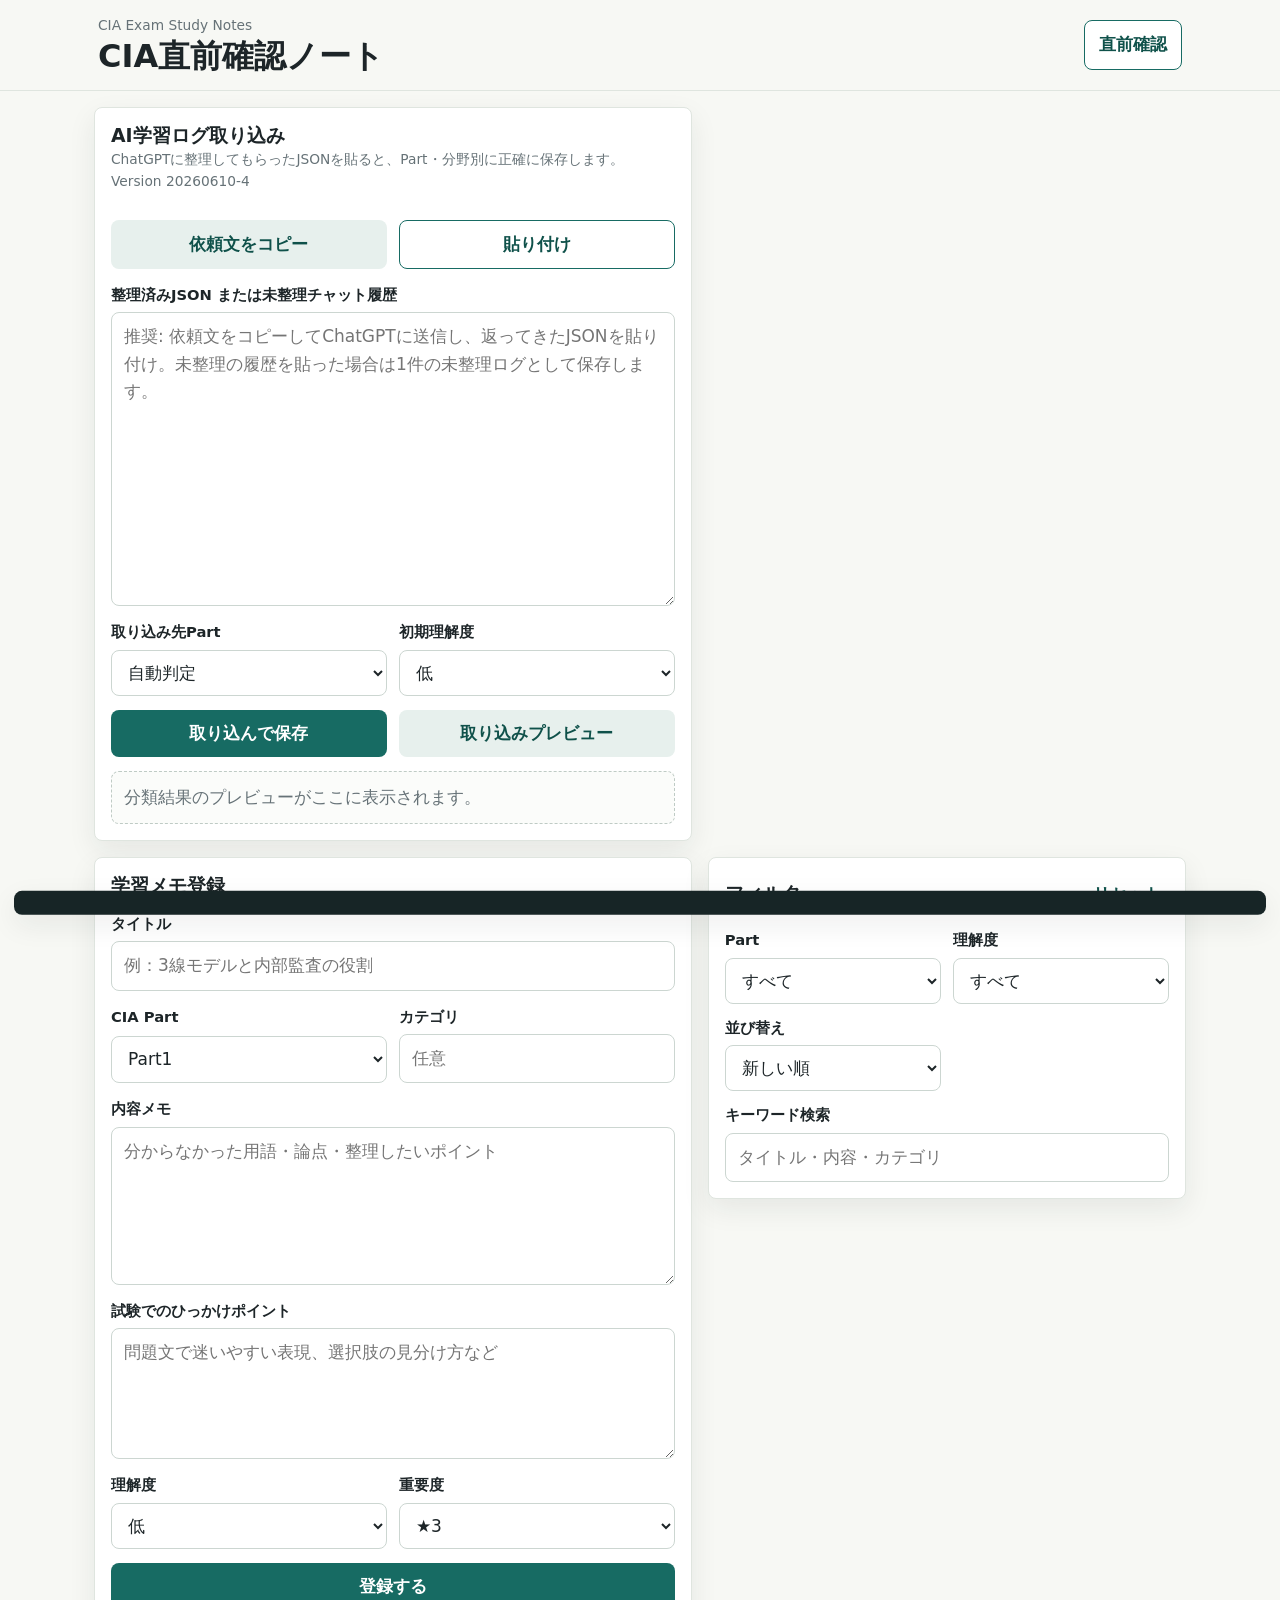
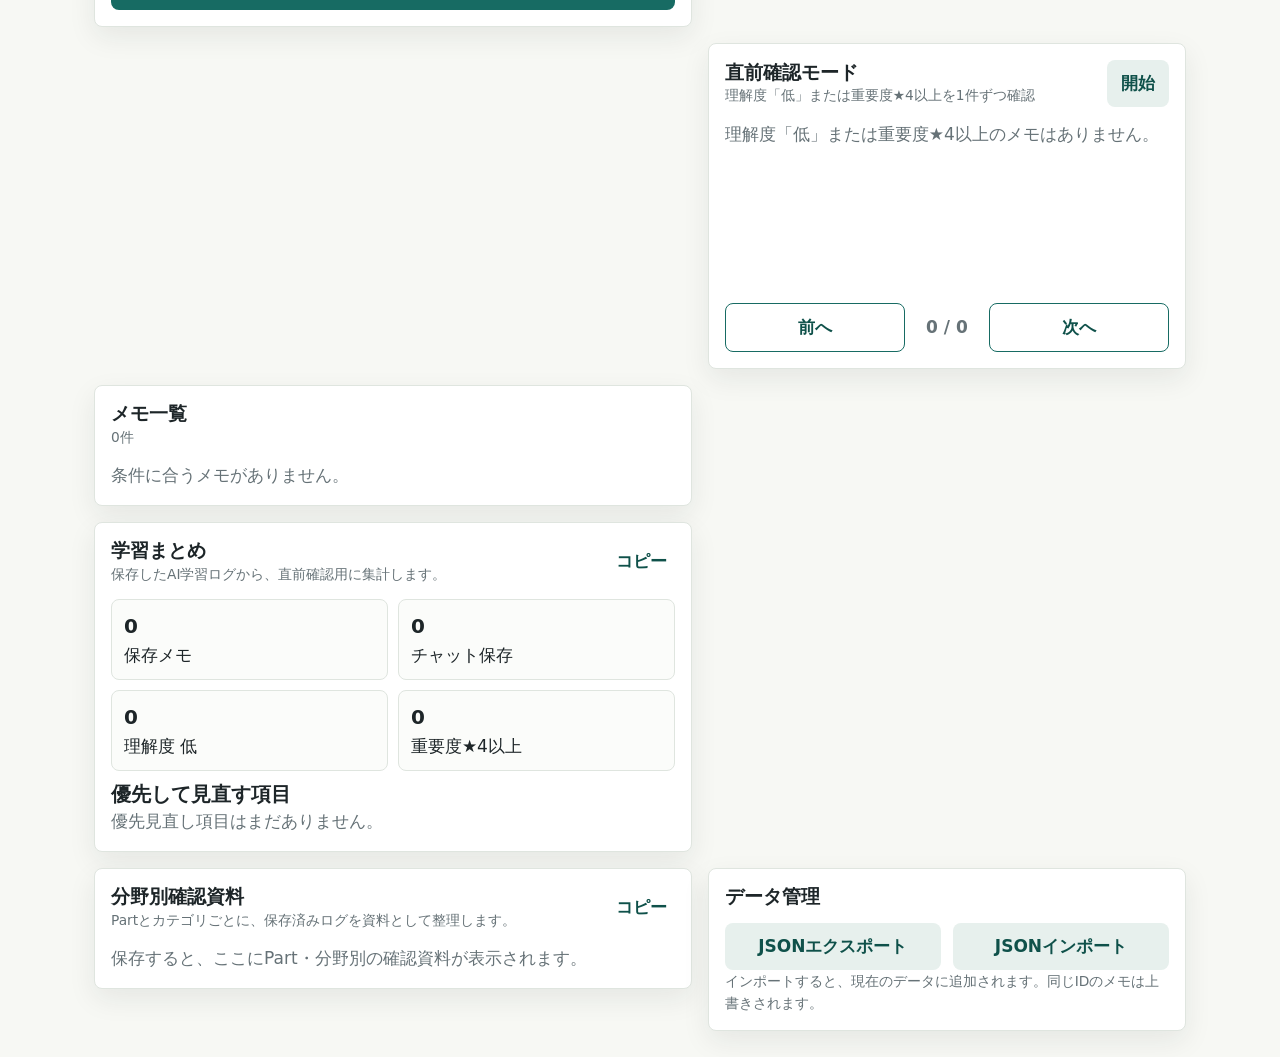
==== index.html @ 2bfe7b78 "Add files via upload" ====
<!DOCTYPE html>
<html lang="ja">
<head>
  <meta charset="UTF-8">
  <meta name="viewport" content="width=device-width, initial-scale=1.0, viewport-fit=cover">
  <title>CIA直前確認ノート</title>
  <meta name="theme-color" content="#176b63">
  <meta name="apple-mobile-web-app-capable" content="yes">
  <meta name="apple-mobile-web-app-title" content="CIA直前確認ノート">
  <meta name="apple-mobile-web-app-status-bar-style" content="default">
  <link rel="manifest" href="manifest.webmanifest">
  <link rel="stylesheet" href="style.css">
</head>
<body>
  <header class="app-header">
    <div class="header-inner">
      <div>
        <p class="eyebrow">CIA Exam Study Notes</p>
        <h1>CIA直前確認ノート</h1>
      </div>
      <button class="ghost-button" id="quickModeButton" type="button">直前確認</button>
    </div>
  </header>

  <main class="app-shell">
    <section class="panel ai-panel" aria-labelledby="aiImportTitle">
      <div class="section-heading">
        <div>
          <h2 id="aiImportTitle">AI学習ログ取り込み</h2>
          <p class="section-note">ChatGPTに整理してもらったJSONを貼ると、Part・分野別に正確に保存します。</p>
          <p class="section-note">Version 20260610-4</p>
        </div>
      </div>

      <div class="ai-actions">
        <button class="secondary-button" id="copyPromptButton" type="button">依頼文をコピー</button>
        <button class="ghost-button" id="pasteChatButton" type="button">貼り付け</button>
      </div>

      <label>
        <span>整理済みJSON または未整理チャット履歴</span>
        <textarea id="chatHistory" rows="10" placeholder="推奨: 依頼文をコピーしてChatGPTに送信し、返ってきたJSONを貼り付け。未整理の履歴を貼った場合は1件の未整理ログとして保存します。"></textarea>
      </label>

      <div class="form-row">
        <label>
          <span>取り込み先Part</span>
          <select id="chatPart">
            <option value="auto">自動判定</option>
            <option value="Part1">Part1</option>
            <option value="Part2">Part2</option>
            <option value="Part3">Part3</option>
          </select>
        </label>

        <label>
          <span>初期理解度</span>
          <select id="chatUnderstanding">
            <option value="低" selected>低</option>
            <option value="中">中</option>
            <option value="高">高</option>
          </select>
        </label>
      </div>

      <div class="data-actions">
        <button class="primary-button" id="importChatButton" type="button">取り込んで保存</button>
        <button class="secondary-button" id="previewChatButton" type="button">取り込みプレビュー</button>
      </div>

      <div class="classification-preview" id="classificationPreview">
        <p class="empty-message">分類結果のプレビューがここに表示されます。</p>
      </div>
    </section>

    <section class="panel form-panel" aria-labelledby="formTitle">
      <div class="section-heading">
        <h2 id="formTitle">学習メモ登録</h2>
        <button class="text-button hidden" id="cancelEditButton" type="button">編集をやめる</button>
      </div>

      <form id="memoForm">
        <input type="hidden" id="memoId">

        <label>
          <span>タイトル</span>
          <input id="title" type="text" placeholder="例：3線モデルと内部監査の役割" required>
        </label>

        <div class="form-row">
          <label>
            <span>CIA Part</span>
            <select id="part" required>
              <option value="Part1">Part1</option>
              <option value="Part2">Part2</option>
              <option value="Part3">Part3</option>
            </select>
          </label>

          <label>
            <span>カテゴリ</span>
            <input id="category" type="text" placeholder="任意">
          </label>
        </div>

        <label>
          <span>内容メモ</span>
          <textarea id="content" rows="5" placeholder="分からなかった用語・論点・整理したいポイント" required></textarea>
        </label>

        <label>
          <span>試験でのひっかけポイント</span>
          <textarea id="trap" rows="4" placeholder="問題文で迷いやすい表現、選択肢の見分け方など"></textarea>
        </label>

        <div class="form-row">
          <label>
            <span>理解度</span>
            <select id="understanding">
              <option value="低">低</option>
              <option value="中">中</option>
              <option value="高">高</option>
            </select>
          </label>

          <label>
            <span>重要度</span>
            <select id="importance">
              <option value="1">★1</option>
              <option value="2">★2</option>
              <option value="3" selected>★3</option>
              <option value="4">★4</option>
              <option value="5">★5</option>
            </select>
          </label>
        </div>

        <button class="primary-button" type="submit" id="submitButton">登録する</button>
      </form>
    </section>

    <section class="panel" aria-labelledby="filtersTitle">
      <div class="section-heading">
        <h2 id="filtersTitle">フィルター</h2>
        <button class="text-button" id="resetFiltersButton" type="button">リセット</button>
      </div>

      <div class="filters">
        <label>
          <span>Part</span>
          <select id="filterPart">
            <option value="all">すべて</option>
            <option value="Part1">Part1</option>
            <option value="Part2">Part2</option>
            <option value="Part3">Part3</option>
          </select>
        </label>

        <label>
          <span>理解度</span>
          <select id="filterUnderstanding">
            <option value="all">すべて</option>
            <option value="低">低</option>
            <option value="中">中</option>
            <option value="高">高</option>
          </select>
        </label>

        <label>
          <span>並び替え</span>
          <select id="sortOrder">
            <option value="newest">新しい順</option>
            <option value="importanceDesc">重要度が高い順</option>
            <option value="importanceAsc">重要度が低い順</option>
          </select>
        </label>

        <label class="search-field">
          <span>キーワード検索</span>
          <input id="searchKeyword" type="search" placeholder="タイトル・内容・カテゴリ">
        </label>
      </div>
    </section>

    <section class="panel review-panel" aria-labelledby="reviewTitle">
      <div class="section-heading">
        <div>
          <h2 id="reviewTitle">直前確認モード</h2>
          <p class="section-note">理解度「低」または重要度★4以上を1件ずつ確認</p>
        </div>
        <button class="secondary-button" id="startReviewButton" type="button">開始</button>
      </div>

      <div class="review-card" id="reviewCard">
        <p class="empty-message">直前確認を開始すると、優先度の高いメモがここに表示されます。</p>
      </div>

      <div class="review-actions">
        <button class="ghost-button" id="prevReviewButton" type="button" disabled>前へ</button>
        <span id="reviewCounter">0 / 0</span>
        <button class="ghost-button" id="nextReviewButton" type="button" disabled>次へ</button>
      </div>
    </section>

    <section class="panel list-panel" aria-labelledby="listTitle">
      <div class="section-heading">
        <div>
          <h2 id="listTitle">メモ一覧</h2>
          <p class="section-note" id="memoCount">0件</p>
        </div>
      </div>
      <div class="memo-grid" id="memoList"></div>
    </section>

    <section class="panel summary-panel" aria-labelledby="summaryTitle">
      <div class="section-heading">
        <div>
          <h2 id="summaryTitle">学習まとめ</h2>
          <p class="section-note">保存したAI学習ログから、直前確認用に集計します。</p>
        </div>
        <button class="text-button" id="copySummaryButton" type="button">コピー</button>
      </div>
      <div class="summary-box" id="summaryBox"></div>
    </section>

    <section class="panel grouped-panel" aria-labelledby="groupedTitle">
      <div class="section-heading">
        <div>
          <h2 id="groupedTitle">分野別確認資料</h2>
          <p class="section-note">Partとカテゴリごとに、保存済みログを資料として整理します。</p>
        </div>
        <button class="text-button" id="copyGroupedButton" type="button">コピー</button>
      </div>
      <div class="grouped-notes" id="groupedNotes"></div>
    </section>

    <section class="panel data-panel" aria-labelledby="dataTitle">
      <div class="section-heading">
        <h2 id="dataTitle">データ管理</h2>
      </div>
      <div class="data-actions">
        <button class="secondary-button" id="exportButton" type="button">JSONエクスポート</button>
        <label class="import-button">
          JSONインポート
          <input id="importFile" type="file" accept="application/json,.json">
        </label>
      </div>
      <p class="section-note">インポートすると、現在のデータに追加されます。同じIDのメモは上書きされます。</p>
    </section>
  </main>

  <div class="toast" id="toast" role="status" aria-live="polite"></div>

  <script src="script.js?v=20260610-4"></script>
</body>
</html>
---- style.css ----
:root {
  --bg: #f7f8f4;
  --panel: #ffffff;
  --text: #1d2528;
  --muted: #667277;
  --line: #dfe5df;
  --primary: #176b63;
  --primary-dark: #0f514a;
  --accent: #b65b32;
  --warning: #f6df8f;
  --low: #c94747;
  --mid: #b47519;
  --high: #287a4e;
  --shadow: 0 10px 28px rgba(30, 44, 43, 0.08);
}

* {
  box-sizing: border-box;
}

html {
  -webkit-text-size-adjust: 100%;
}

body {
  margin: 0;
  min-height: 100vh;
  background: var(--bg);
  color: var(--text);
  font-family: system-ui, -apple-system, BlinkMacSystemFont, "Segoe UI", sans-serif;
  font-size: 17px;
  line-height: 1.6;
}

button,
input,
select,
textarea {
  font: inherit;
}

button,
select,
input,
textarea {
  border-radius: 8px;
}

button {
  min-height: 46px;
  border: 0;
  cursor: pointer;
  touch-action: manipulation;
}

.app-header {
  position: sticky;
  top: 0;
  z-index: 10;
  background: rgba(247, 248, 244, 0.96);
  border-bottom: 1px solid var(--line);
  backdrop-filter: blur(12px);
}

.header-inner {
  display: flex;
  align-items: center;
  justify-content: space-between;
  gap: 14px;
  width: min(1120px, 100%);
  margin: 0 auto;
  padding: max(14px, env(safe-area-inset-top)) 18px 14px;
}

.eyebrow,
.section-note {
  margin: 0;
  color: var(--muted);
  font-size: 0.86rem;
}

h1,
h2,
h3 {
  margin: 0;
  line-height: 1.25;
  letter-spacing: 0;
}

h1 {
  font-size: clamp(1.35rem, 5vw, 2rem);
}

h2 {
  font-size: 1.18rem;
}

.app-shell {
  display: grid;
  gap: 16px;
  width: min(1120px, 100%);
  margin: 0 auto;
  padding: 16px 14px calc(26px + env(safe-area-inset-bottom));
}

.panel {
  background: var(--panel);
  border: 1px solid var(--line);
  border-radius: 8px;
  box-shadow: var(--shadow);
  padding: 16px;
}

.section-heading {
  display: flex;
  align-items: center;
  justify-content: space-between;
  gap: 12px;
  margin-bottom: 14px;
}

form,
.filters,
.ai-panel {
  display: grid;
  gap: 14px;
}

.form-row,
.filters,
.data-actions,
.ai-actions {
  display: grid;
  grid-template-columns: repeat(2, minmax(0, 1fr));
  gap: 12px;
}

label {
  display: grid;
  gap: 6px;
  min-width: 0;
  color: var(--text);
  font-weight: 700;
}

label span {
  font-size: 0.92rem;
}

input,
select,
textarea {
  width: 100%;
  min-height: 46px;
  border: 1px solid #ccd6d1;
  background: #fff;
  color: var(--text);
  padding: 10px 12px;
  font-weight: 500;
}

textarea {
  resize: vertical;
}

input:focus,
select:focus,
textarea:focus,
button:focus-visible {
  outline: 3px solid rgba(23, 107, 99, 0.25);
  outline-offset: 2px;
}

.primary-button,
.secondary-button,
.ghost-button,
.import-button,
.text-button {
  display: inline-flex;
  align-items: center;
  justify-content: center;
  gap: 8px;
  min-height: 46px;
  padding: 10px 14px;
  border-radius: 8px;
  font-weight: 800;
  text-align: center;
  white-space: nowrap;
}

.primary-button {
  width: 100%;
  background: var(--primary);
  color: #fff;
}

.secondary-button,
.import-button {
  background: #e7f0ed;
  color: var(--primary-dark);
}

.ghost-button {
  border: 1px solid var(--primary);
  background: #fff;
  color: var(--primary-dark);
}

.text-button {
  min-height: 40px;
  background: transparent;
  color: var(--primary-dark);
  padding: 6px 8px;
}

.hidden {
  display: none;
}

.search-field {
  grid-column: 1 / -1;
}

.memo-grid {
  display: grid;
  gap: 12px;
}

.memo-card,
.review-card-inner {
  border: 1px solid var(--line);
  border-left: 6px solid var(--primary);
  border-radius: 8px;
  padding: 14px;
  background: #fff;
}

.memo-card.high-importance,
.review-card-inner.high-importance {
  border-left-color: var(--accent);
  background: #fffaf2;
}

.memo-card-header {
  display: flex;
  align-items: flex-start;
  justify-content: space-between;
  gap: 10px;
}

.memo-title {
  font-size: 1.08rem;
  overflow-wrap: anywhere;
}

.meta-row,
.tag-row {
  display: flex;
  flex-wrap: wrap;
  gap: 8px;
  margin-top: 10px;
}

.tag {
  display: inline-flex;
  align-items: center;
  min-height: 30px;
  border-radius: 999px;
  background: #eef2f0;
  color: #334145;
  padding: 3px 10px;
  font-size: 0.86rem;
  font-weight: 800;
}

.tag.low {
  background: #ffe8e8;
  color: var(--low);
}

.tag.mid {
  background: #fff1d9;
  color: var(--mid);
}

.tag.high {
  background: #e5f4eb;
  color: var(--high);
}

.memo-text {
  margin: 12px 0 0;
  white-space: pre-wrap;
  overflow-wrap: anywhere;
}

.log-box {
  margin-top: 12px;
  border: 1px solid var(--line);
  border-radius: 8px;
  background: #fbfcfa;
  padding: 10px 12px;
}

.log-box summary {
  color: var(--primary-dark);
  cursor: pointer;
  font-weight: 800;
}

.log-box p {
  margin: 10px 0 0;
  white-space: pre-wrap;
  overflow-wrap: anywhere;
}

.classification-preview {
  border: 1px dashed #bfcbc5;
  border-radius: 8px;
  background: #fbfcfa;
  padding: 12px;
}

.preview-item + .preview-item {
  margin-top: 10px;
  padding-top: 10px;
  border-top: 1px solid var(--line);
}

.summary-box {
  display: grid;
  gap: 12px;
}

.summary-stat-grid {
  display: grid;
  grid-template-columns: repeat(2, minmax(0, 1fr));
  gap: 10px;
}

.summary-stat {
  border: 1px solid var(--line);
  border-radius: 8px;
  background: #fbfcfa;
  padding: 10px 12px;
}

.summary-stat strong {
  display: block;
  font-size: 1.25rem;
}

.summary-list {
  margin: 0;
  padding-left: 1.2em;
}

.grouped-notes {
  display: grid;
  gap: 12px;
}

.group-block {
  border: 1px solid var(--line);
  border-radius: 8px;
  background: #fbfcfa;
  padding: 10px 12px;
}

.group-block summary {
  color: var(--primary-dark);
  cursor: pointer;
  font-weight: 900;
}

.group-block summary span {
  color: var(--muted);
  font-size: 0.86rem;
  margin-left: 6px;
}

.group-list {
  display: grid;
  gap: 12px;
  margin: 12px 0 0;
  padding-left: 1.2em;
}

.group-list p {
  margin: 8px 0 0;
  white-space: pre-wrap;
  overflow-wrap: anywhere;
}

.trap-box {
  margin-top: 12px;
  border-radius: 8px;
  background: var(--warning);
  padding: 10px 12px;
}

.trap-box strong {
  display: block;
  margin-bottom: 4px;
}

.card-actions {
  display: grid;
  grid-template-columns: 1fr 1fr;
  gap: 10px;
  margin-top: 14px;
}

.danger-button {
  min-height: 44px;
  border: 1px solid #dfb2b2;
  background: #fff3f3;
  color: #9d2e2e;
  border-radius: 8px;
  font-weight: 800;
}

.empty-message {
  margin: 0;
  color: var(--muted);
}

.review-card {
  min-height: 170px;
}

.review-actions {
  display: grid;
  grid-template-columns: 1fr auto 1fr;
  align-items: center;
  gap: 10px;
  margin-top: 12px;
}

#reviewCounter {
  min-width: 64px;
  color: var(--muted);
  font-weight: 800;
  text-align: center;
}

.understood-button {
  width: 100%;
  margin-top: 14px;
  background: var(--primary);
  color: #fff;
}

.import-button {
  position: relative;
  cursor: pointer;
}

.import-button input {
  position: absolute;
  inset: 0;
  opacity: 0;
  cursor: pointer;
}

.toast {
  position: fixed;
  left: 14px;
  right: 14px;
  bottom: calc(14px + env(safe-area-inset-bottom));
  z-index: 20;
  transform: translateY(120%);
  transition: transform 180ms ease;
  border-radius: 8px;
  background: #172526;
  color: #fff;
  padding: 12px 14px;
  text-align: center;
  font-weight: 800;
  box-shadow: var(--shadow);
}

.toast.show {
  transform: translateY(0);
}

@media (min-width: 860px) {
  .app-shell {
    grid-template-columns: minmax(0, 1fr) minmax(320px, 0.8fr);
    align-items: start;
  }

  .form-panel,
  .ai-panel,
  .list-panel,
  .summary-panel,
  .grouped-panel {
    grid-column: 1;
  }

  .review-panel,
  .data-panel {
    grid-column: 2;
  }
}

@media (max-width: 640px) {
  body {
    font-size: 16px;
  }

  .header-inner {
    padding-left: 14px;
    padding-right: 14px;
  }

  .form-row,
  .filters,
  .data-actions,
  .ai-actions {
    grid-template-columns: 1fr;
  }

  .panel {
    padding: 14px;
  }

  .memo-card-header {
    display: grid;
  }

  .card-actions {
    grid-template-columns: 1fr;
  }

  .primary-button,
  .secondary-button,
  .ghost-button,
  .import-button {
    width: 100%;
  }

  .summary-stat-grid {
    grid-template-columns: 1fr;
  }
}
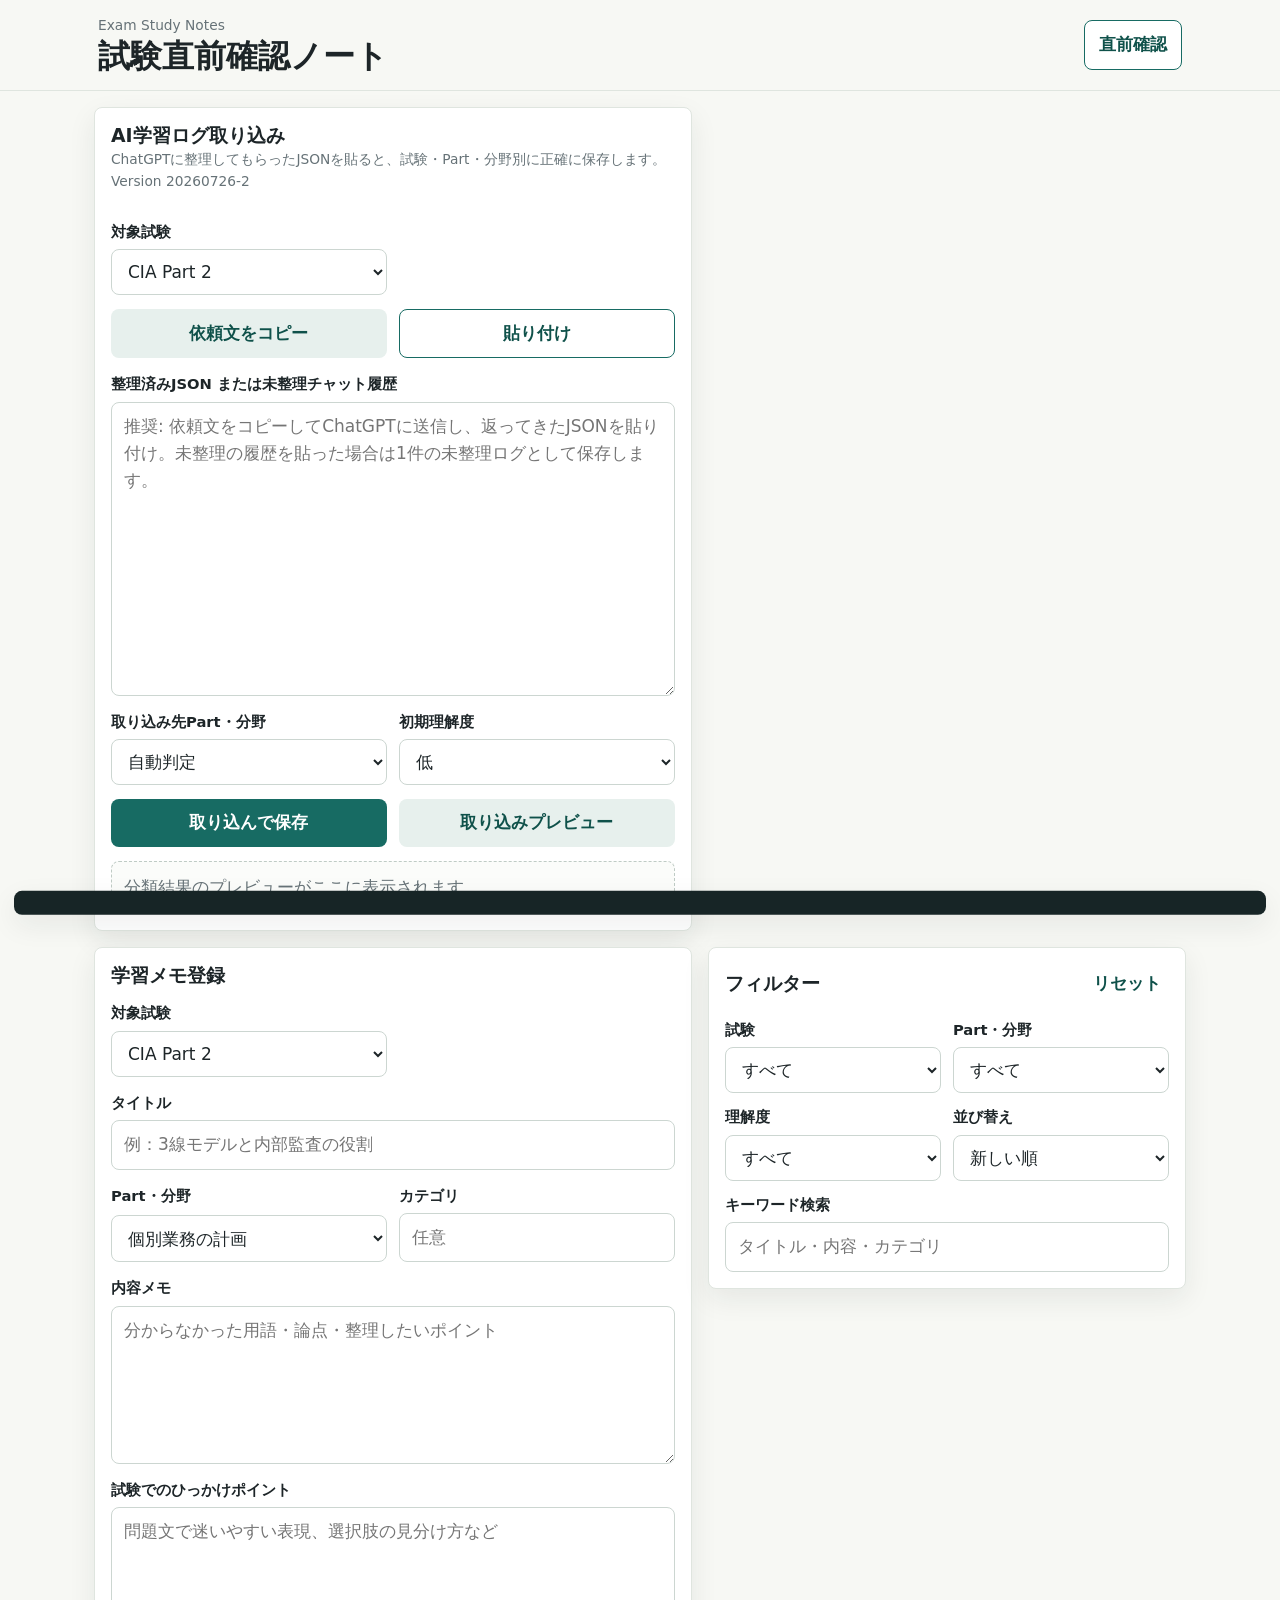
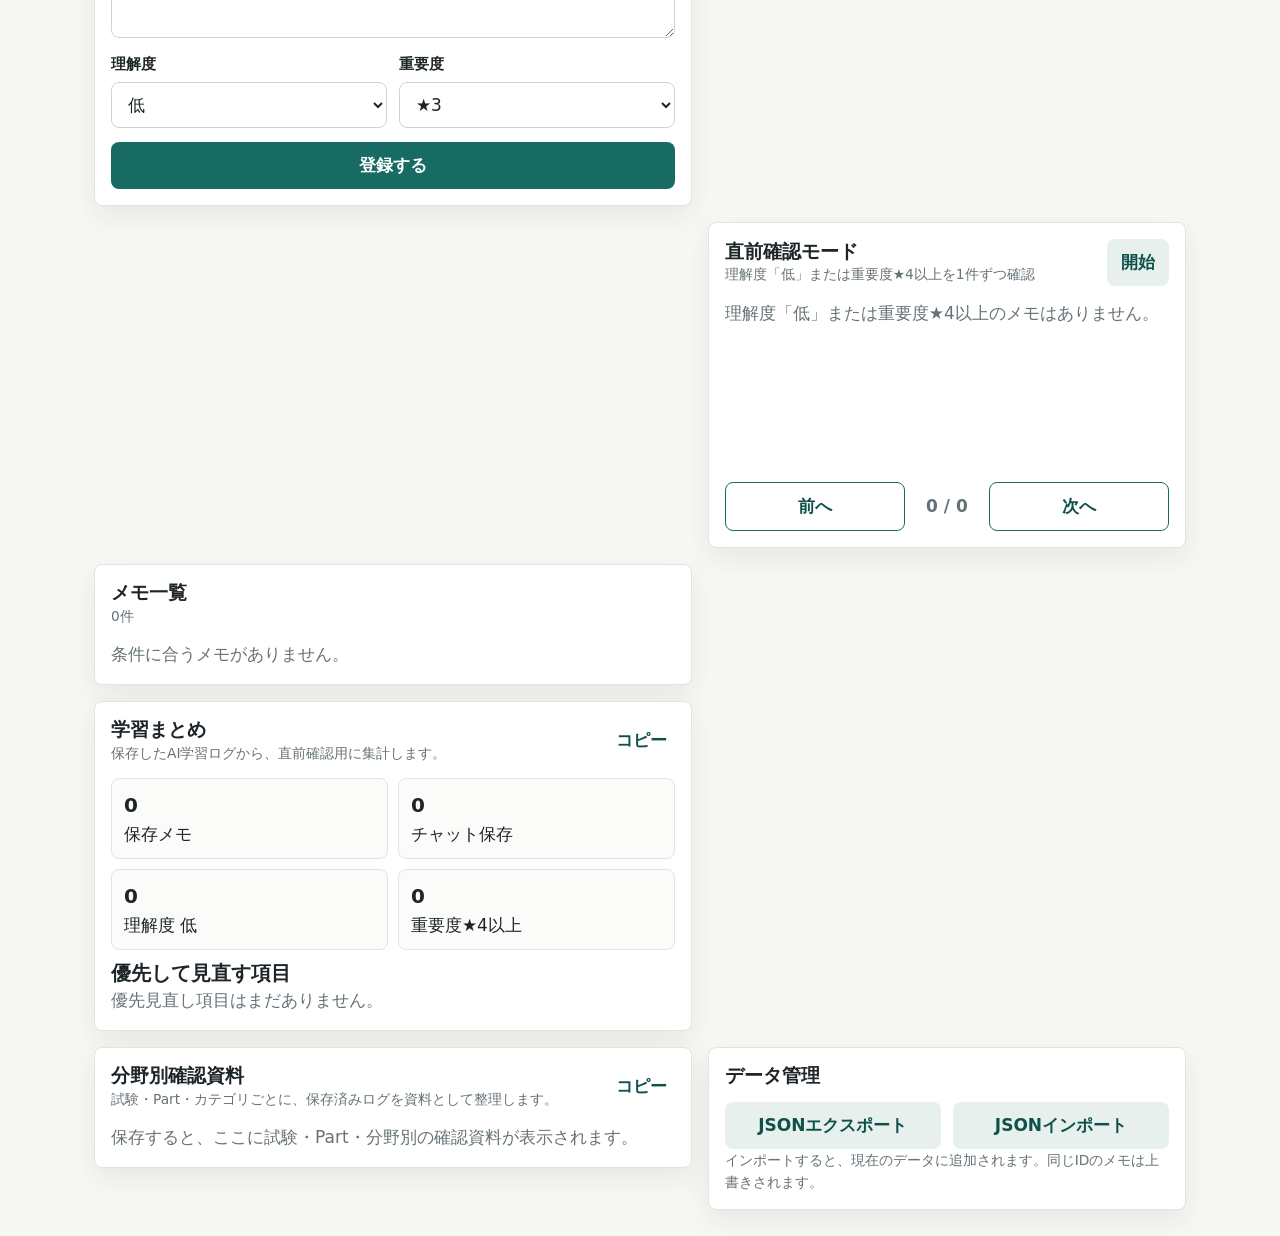
==== commit a61c6abc: "Add files via upload" ====
--- a/index.html
+++ b/index.html
@@ -3,10 +3,10 @@
 <head>
   <meta charset="UTF-8">
   <meta name="viewport" content="width=device-width, initial-scale=1.0, viewport-fit=cover">
-  <title>CIA直前確認ノート</title>
+  <title>試験直前確認ノート</title>
   <meta name="theme-color" content="#176b63">
   <meta name="apple-mobile-web-app-capable" content="yes">
-  <meta name="apple-mobile-web-app-title" content="CIA直前確認ノート">
+  <meta name="apple-mobile-web-app-title" content="試験直前確認ノート">
   <meta name="apple-mobile-web-app-status-bar-style" content="default">
   <link rel="manifest" href="manifest.webmanifest">
   <link rel="stylesheet" href="style.css">
@@ -15,8 +15,8 @@
   <header class="app-header">
     <div class="header-inner">
       <div>
-        <p class="eyebrow">CIA Exam Study Notes</p>
-        <h1>CIA直前確認ノート</h1>
+        <p class="eyebrow">Exam Study Notes</p>
+        <h1>試験直前確認ノート</h1>
       </div>
       <button class="ghost-button" id="quickModeButton" type="button">直前確認</button>
     </div>
@@ -27,9 +27,25 @@
       <div class="section-heading">
         <div>
           <h2 id="aiImportTitle">AI学習ログ取り込み</h2>
-          <p class="section-note">ChatGPTに整理してもらったJSONを貼ると、Part・分野別に正確に保存します。</p>
-          <p class="section-note">Version 20260610-4</p>
-        </div>
+          <p class="section-note">ChatGPTに整理してもらったJSONを貼ると、試験・Part・分野別に正確に保存します。</p>
+          <p class="section-note">Version 20260726-2</p>
+        </div>
+      </div>
+
+      <div class="form-row exam-select-row">
+        <label>
+          <span>対象試験</span>
+          <select id="chatExam">
+            <option value="CIA Part 2" selected>CIA Part 2</option>
+            <option value="G検定">G検定</option>
+            <option value="custom">その他の試験</option>
+          </select>
+        </label>
+
+        <label class="hidden" id="customChatExamWrap">
+          <span>試験名</span>
+          <input id="customChatExam" type="text" placeholder="例：簿記2級、基本情報技術者">
+        </label>
       </div>
 
       <div class="ai-actions">
@@ -44,12 +60,9 @@
 
       <div class="form-row">
         <label>
-          <span>取り込み先Part</span>
+          <span>取り込み先Part・分野</span>
           <select id="chatPart">
             <option value="auto">自動判定</option>
-            <option value="Part1">Part1</option>
-            <option value="Part2">Part2</option>
-            <option value="Part3">Part3</option>
           </select>
         </label>
 
@@ -82,6 +95,22 @@
       <form id="memoForm">
         <input type="hidden" id="memoId">
 
+        <div class="form-row exam-select-row">
+          <label>
+            <span>対象試験</span>
+            <select id="exam" required>
+              <option value="CIA Part 2" selected>CIA Part 2</option>
+              <option value="G検定">G検定</option>
+              <option value="custom">その他の試験</option>
+            </select>
+          </label>
+
+          <label class="hidden" id="customExamWrap">
+            <span>試験名</span>
+            <input id="customExam" type="text" placeholder="任意の試験名">
+          </label>
+        </div>
+
         <label>
           <span>タイトル</span>
           <input id="title" type="text" placeholder="例：3線モデルと内部監査の役割" required>
@@ -89,11 +118,8 @@
 
         <div class="form-row">
           <label>
-            <span>CIA Part</span>
+            <span>Part・分野</span>
             <select id="part" required>
-              <option value="Part1">Part1</option>
-              <option value="Part2">Part2</option>
-              <option value="Part3">Part3</option>
             </select>
           </label>
 
@@ -147,12 +173,18 @@
 
       <div class="filters">
         <label>
-          <span>Part</span>
+          <span>試験</span>
+          <select id="filterExam">
+            <option value="all">すべて</option>
+            <option value="CIA Part 2">CIA Part 2</option>
+            <option value="G検定">G検定</option>
+          </select>
+        </label>
+
+        <label>
+          <span>Part・分野</span>
           <select id="filterPart">
             <option value="all">すべて</option>
-            <option value="Part1">Part1</option>
-            <option value="Part2">Part2</option>
-            <option value="Part3">Part3</option>
           </select>
         </label>
 
@@ -227,7 +259,7 @@
       <div class="section-heading">
         <div>
           <h2 id="groupedTitle">分野別確認資料</h2>
-          <p class="section-note">Partとカテゴリごとに、保存済みログを資料として整理します。</p>
+          <p class="section-note">試験・Part・カテゴリごとに、保存済みログを資料として整理します。</p>
         </div>
         <button class="text-button" id="copyGroupedButton" type="button">コピー</button>
       </div>
@@ -251,6 +283,6 @@
 
   <div class="toast" id="toast" role="status" aria-live="polite"></div>
 
-  <script src="script.js?v=20260610-4"></script>
+  <script src="script.js?v=20260726-2"></script>
 </body>
 </html>
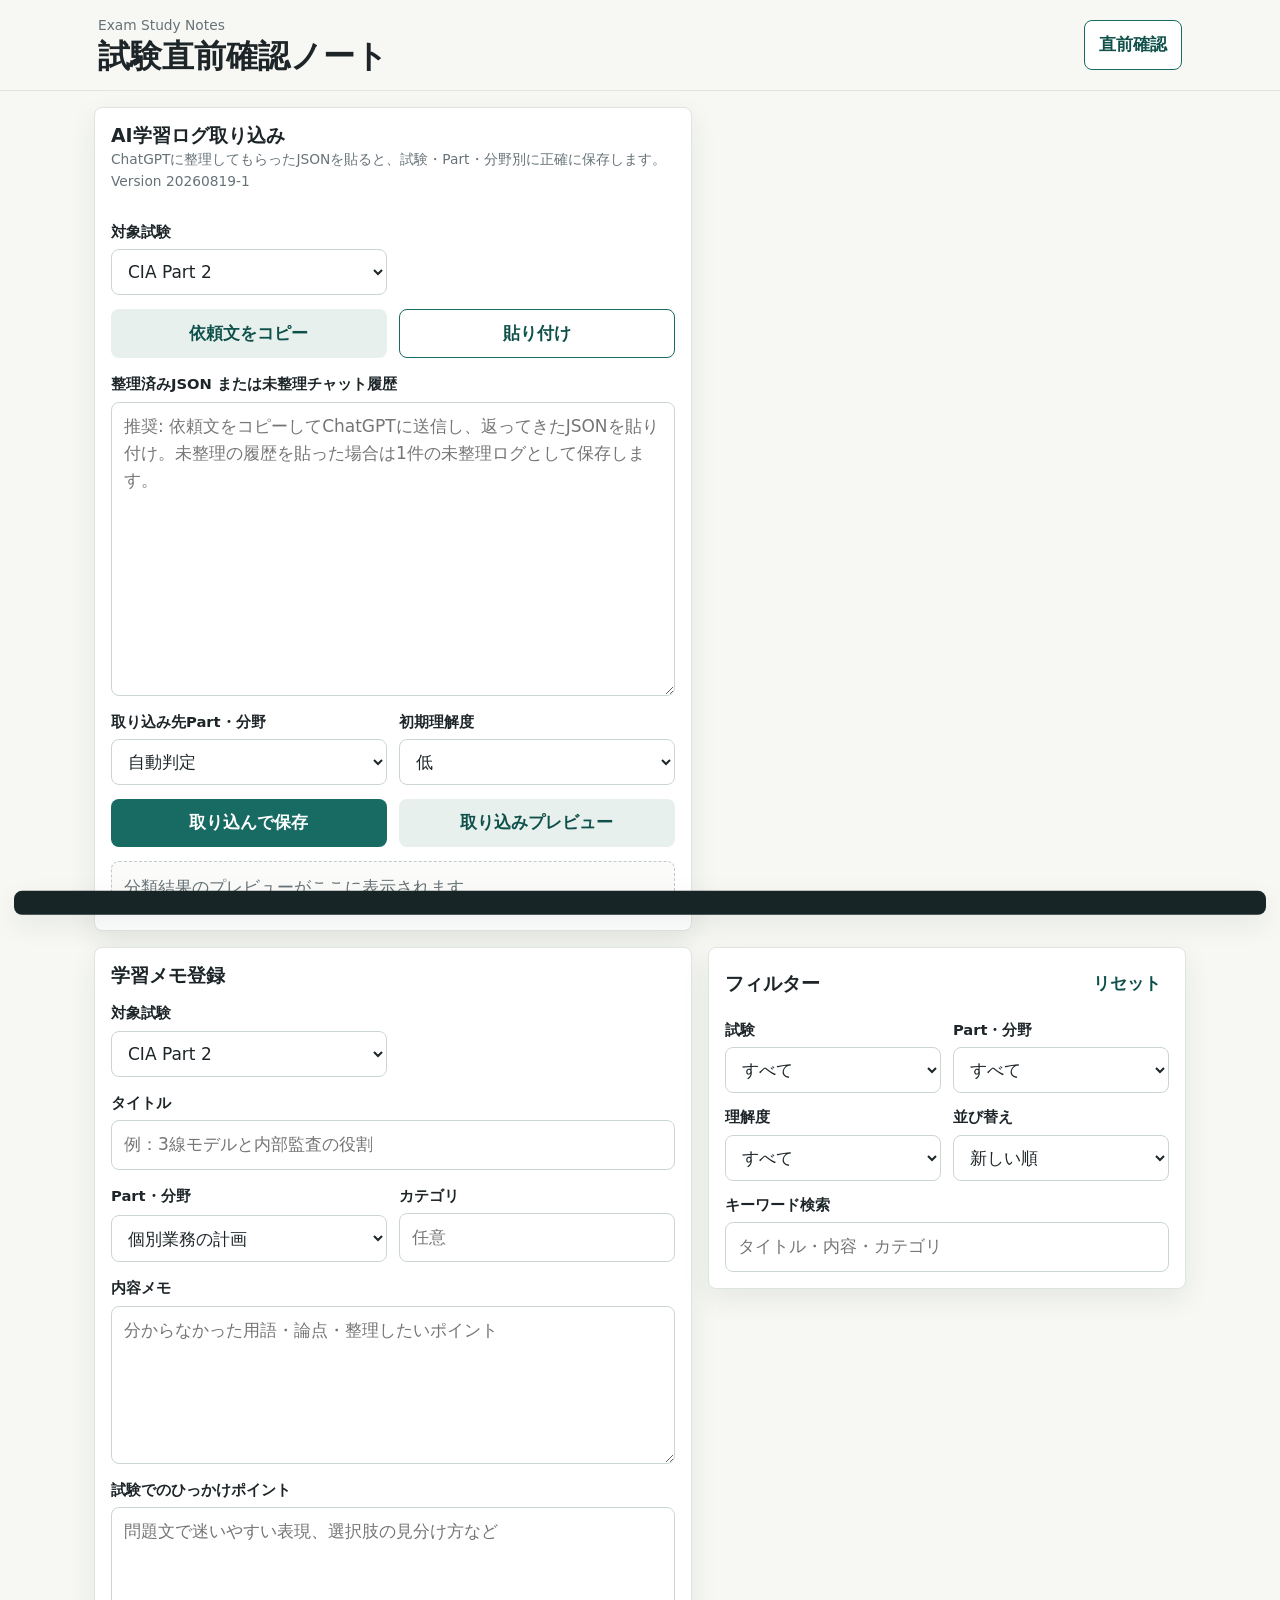
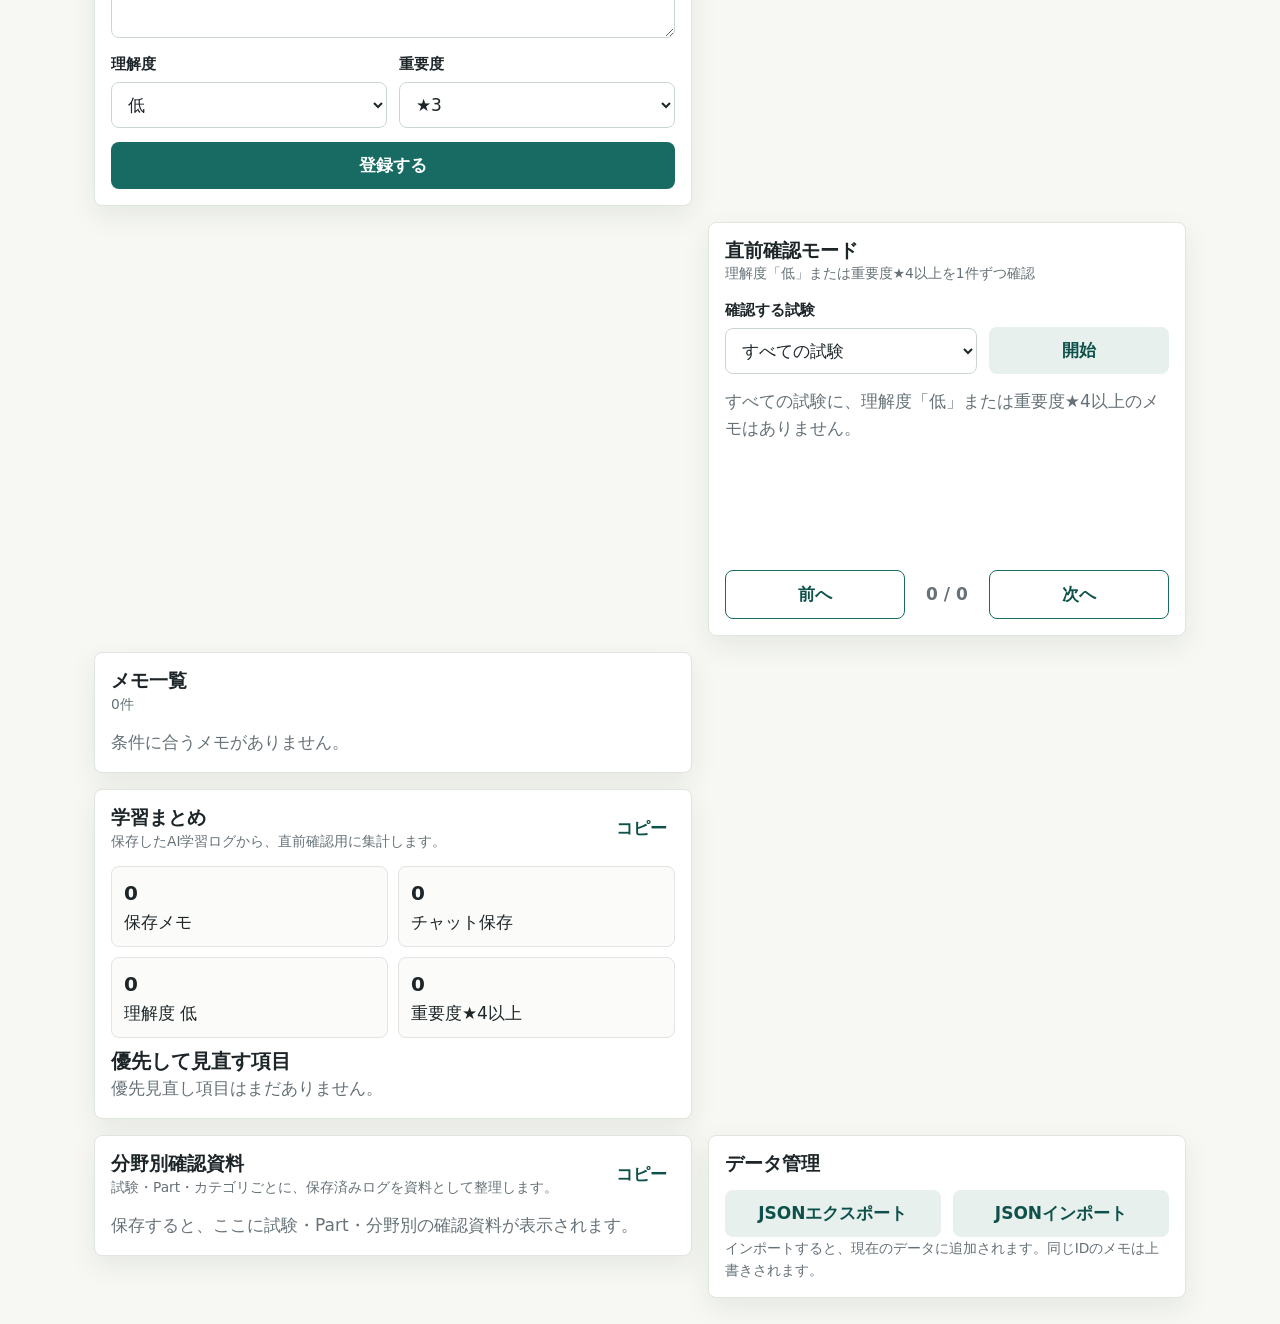
==== commit 144d284e: "直前確認モードに試験選択を追加" ====
--- a/index.html
+++ b/index.html
@@ -28,7 +28,7 @@
         <div>
           <h2 id="aiImportTitle">AI学習ログ取り込み</h2>
           <p class="section-note">ChatGPTに整理してもらったJSONを貼ると、試験・Part・分野別に正確に保存します。</p>
-          <p class="section-note">Version 20260726-2</p>
+          <p class="section-note">Version 20260819-1</p>
         </div>
       </div>
 
@@ -220,6 +220,17 @@
           <h2 id="reviewTitle">直前確認モード</h2>
           <p class="section-note">理解度「低」または重要度★4以上を1件ずつ確認</p>
         </div>
+      </div>
+
+      <div class="review-setup">
+        <label>
+          <span>確認する試験</span>
+          <select id="reviewExam" aria-label="直前確認する試験">
+            <option value="all">すべての試験</option>
+            <option value="CIA Part 2">CIA Part 2</option>
+            <option value="G検定">G検定</option>
+          </select>
+        </label>
         <button class="secondary-button" id="startReviewButton" type="button">開始</button>
       </div>
 
@@ -283,6 +294,6 @@
 
   <div class="toast" id="toast" role="status" aria-live="polite"></div>
 
-  <script src="script.js?v=20260726-2"></script>
+  <script src="script.js?v=20260819-1"></script>
 </body>
 </html>
--- a/style.css
+++ b/style.css
@@ -429,6 +429,14 @@
   min-height: 170px;
 }
 
+.review-setup {
+  display: grid;
+  grid-template-columns: minmax(0, 1fr) minmax(120px, 180px);
+  align-items: end;
+  gap: 12px;
+  margin-bottom: 14px;
+}
+
 .review-actions {
   display: grid;
   grid-template-columns: 1fr auto 1fr;
@@ -517,7 +525,8 @@
   .form-row,
   .filters,
   .data-actions,
-  .ai-actions {
+  .ai-actions,
+  .review-setup {
     grid-template-columns: 1fr;
   }
 
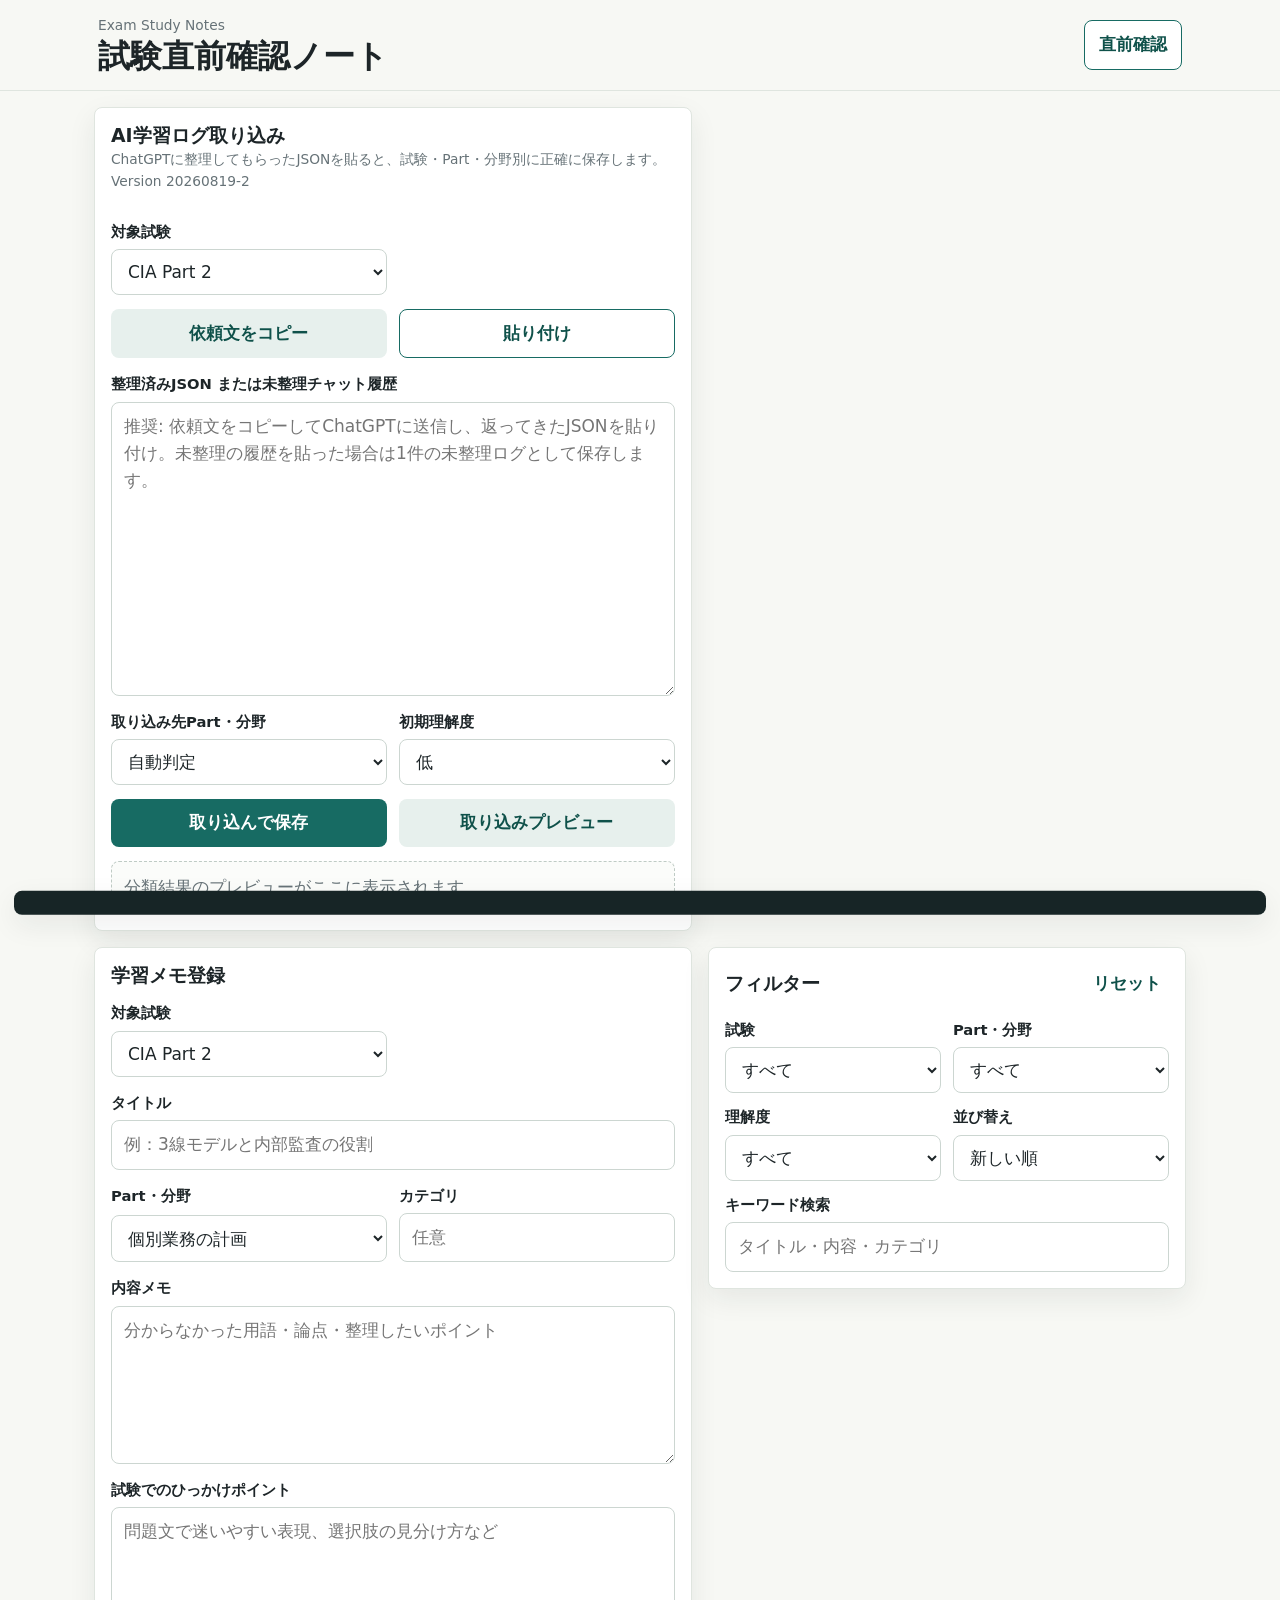
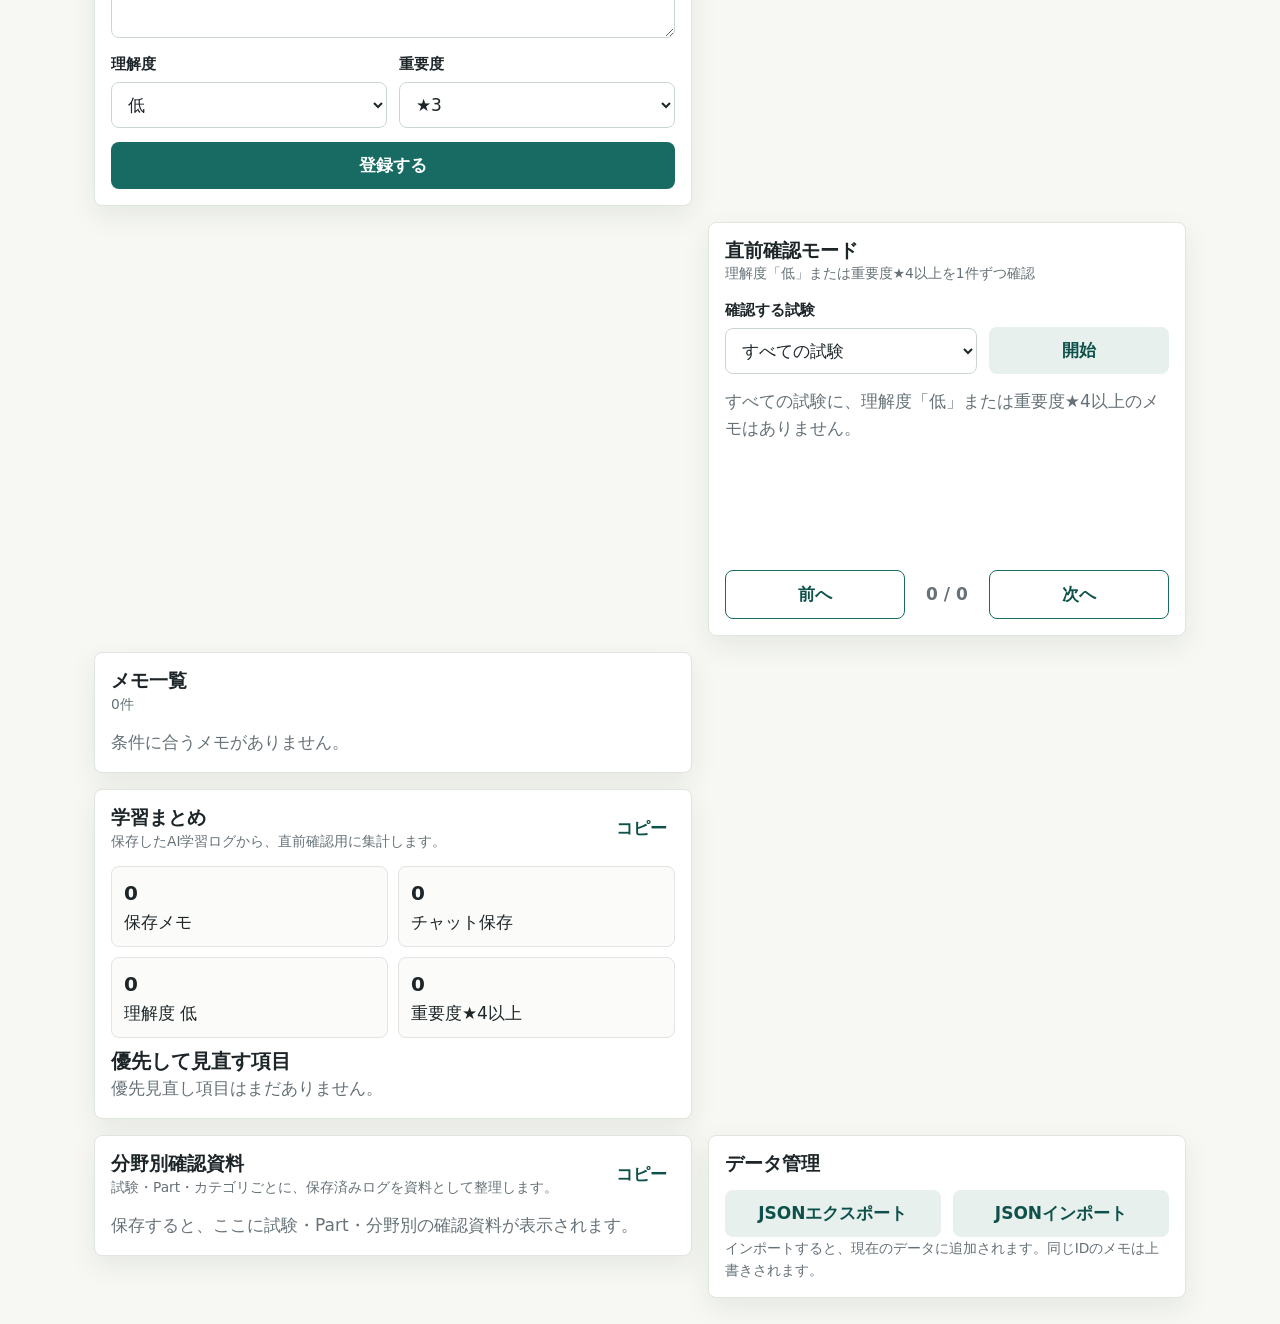
==== commit b0b0ba83: "Part表記をPart 3に統一" ====
--- a/index.html
+++ b/index.html
@@ -28,7 +28,7 @@
         <div>
           <h2 id="aiImportTitle">AI学習ログ取り込み</h2>
           <p class="section-note">ChatGPTに整理してもらったJSONを貼ると、試験・Part・分野別に正確に保存します。</p>
-          <p class="section-note">Version 20260819-1</p>
+          <p class="section-note">Version 20260819-2</p>
         </div>
       </div>
 
@@ -294,6 +294,6 @@
 
   <div class="toast" id="toast" role="status" aria-live="polite"></div>
 
-  <script src="script.js?v=20260819-1"></script>
+  <script src="script.js?v=20260819-2"></script>
 </body>
 </html>
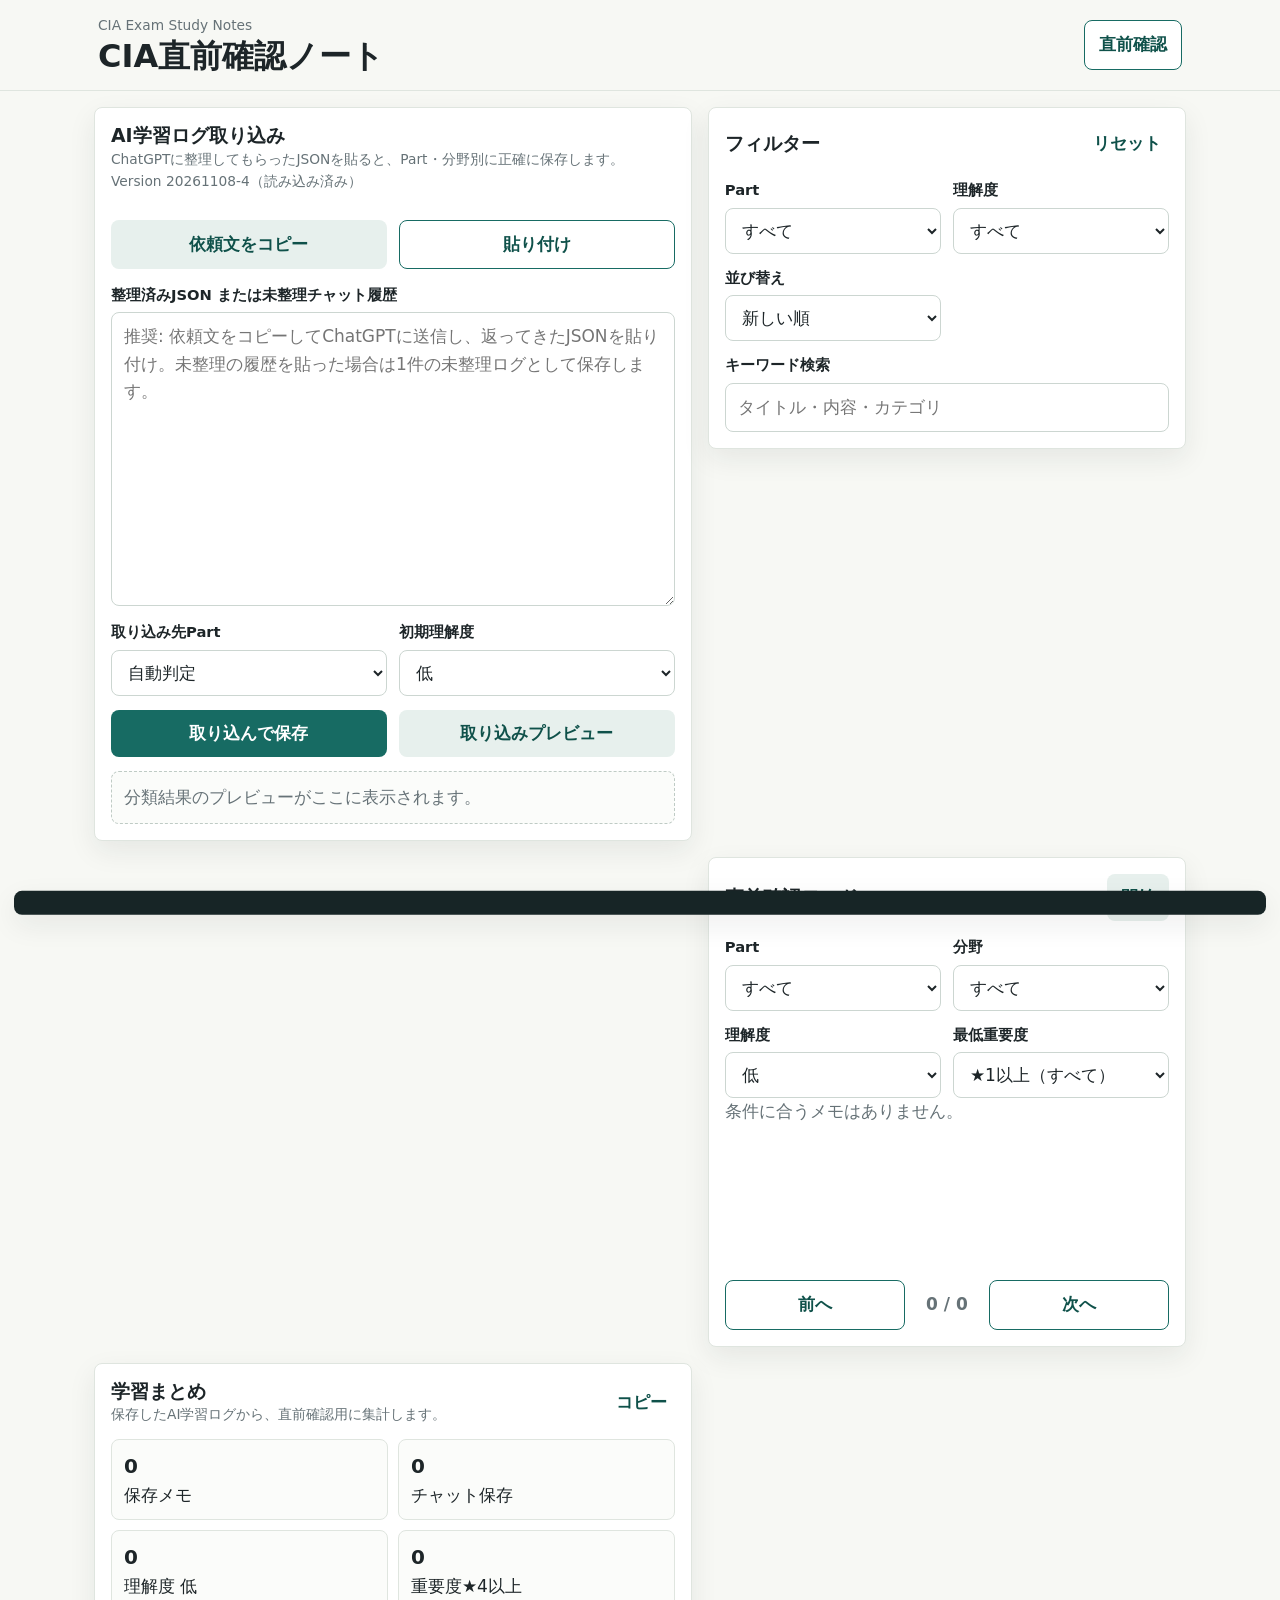
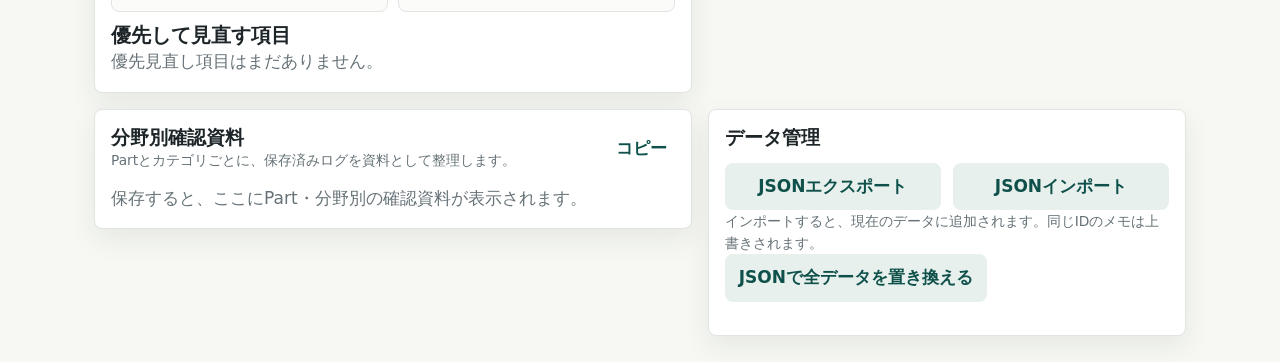
==== commit f309d6cf: "Add files via upload" ====
--- a/index.html
+++ b/index.html
@@ -3,10 +3,10 @@
 <head>
   <meta charset="UTF-8">
   <meta name="viewport" content="width=device-width, initial-scale=1.0, viewport-fit=cover">
-  <title>試験直前確認ノート</title>
+  <title>CIA直前確認ノート</title>
   <meta name="theme-color" content="#176b63">
   <meta name="apple-mobile-web-app-capable" content="yes">
-  <meta name="apple-mobile-web-app-title" content="試験直前確認ノート">
+  <meta name="apple-mobile-web-app-title" content="CIA直前確認ノート">
   <meta name="apple-mobile-web-app-status-bar-style" content="default">
   <link rel="manifest" href="manifest.webmanifest">
   <link rel="stylesheet" href="style.css">
@@ -15,8 +15,8 @@
   <header class="app-header">
     <div class="header-inner">
       <div>
-        <p class="eyebrow">Exam Study Notes</p>
-        <h1>試験直前確認ノート</h1>
+        <p class="eyebrow">CIA Exam Study Notes</p>
+        <h1>CIA直前確認ノート</h1>
       </div>
       <button class="ghost-button" id="quickModeButton" type="button">直前確認</button>
     </div>
@@ -27,25 +27,9 @@
       <div class="section-heading">
         <div>
           <h2 id="aiImportTitle">AI学習ログ取り込み</h2>
-          <p class="section-note">ChatGPTに整理してもらったJSONを貼ると、試験・Part・分野別に正確に保存します。</p>
-          <p class="section-note">Version 20260819-2</p>
-        </div>
-      </div>
-
-      <div class="form-row exam-select-row">
-        <label>
-          <span>対象試験</span>
-          <select id="chatExam">
-            <option value="CIA Part 2" selected>CIA Part 2</option>
-            <option value="G検定">G検定</option>
-            <option value="custom">その他の試験</option>
-          </select>
-        </label>
-
-        <label class="hidden" id="customChatExamWrap">
-          <span>試験名</span>
-          <input id="customChatExam" type="text" placeholder="例：簿記2級、基本情報技術者">
-        </label>
+          <p class="section-note">ChatGPTに整理してもらったJSONを貼ると、Part・分野別に正確に保存します。</p>
+          <p class="section-note" id="appVersion">Version 20261108-4</p>
+        </div>
       </div>
 
       <div class="ai-actions">
@@ -60,9 +44,12 @@
 
       <div class="form-row">
         <label>
-          <span>取り込み先Part・分野</span>
+          <span>取り込み先Part</span>
           <select id="chatPart">
             <option value="auto">自動判定</option>
+            <option value="Part1">Part1</option>
+            <option value="Part2">Part2</option>
+            <option value="Part3">Part3</option>
           </select>
         </label>
 
@@ -86,31 +73,15 @@
       </div>
     </section>
 
-    <section class="panel form-panel" aria-labelledby="formTitle">
-      <div class="section-heading">
-        <h2 id="formTitle">学習メモ登録</h2>
+    <section class="panel form-panel hidden" aria-labelledby="formTitle">
+      <div class="section-heading">
+        <h2 id="formTitle">学習メモ編集</h2>
         <button class="text-button hidden" id="cancelEditButton" type="button">編集をやめる</button>
       </div>
 
       <form id="memoForm">
         <input type="hidden" id="memoId">
 
-        <div class="form-row exam-select-row">
-          <label>
-            <span>対象試験</span>
-            <select id="exam" required>
-              <option value="CIA Part 2" selected>CIA Part 2</option>
-              <option value="G検定">G検定</option>
-              <option value="custom">その他の試験</option>
-            </select>
-          </label>
-
-          <label class="hidden" id="customExamWrap">
-            <span>試験名</span>
-            <input id="customExam" type="text" placeholder="任意の試験名">
-          </label>
-        </div>
-
         <label>
           <span>タイトル</span>
           <input id="title" type="text" placeholder="例：3線モデルと内部監査の役割" required>
@@ -118,8 +89,11 @@
 
         <div class="form-row">
           <label>
-            <span>Part・分野</span>
+            <span>CIA Part</span>
             <select id="part" required>
+              <option value="Part1">Part1</option>
+              <option value="Part2">Part2</option>
+              <option value="Part3">Part3</option>
             </select>
           </label>
 
@@ -161,7 +135,7 @@
           </label>
         </div>
 
-        <button class="primary-button" type="submit" id="submitButton">登録する</button>
+        <button class="primary-button" type="submit" id="submitButton">更新する</button>
       </form>
     </section>
 
@@ -173,18 +147,12 @@
 
       <div class="filters">
         <label>
-          <span>試験</span>
-          <select id="filterExam">
-            <option value="all">すべて</option>
-            <option value="CIA Part 2">CIA Part 2</option>
-            <option value="G検定">G検定</option>
-          </select>
-        </label>
-
-        <label>
-          <span>Part・分野</span>
+          <span>Part</span>
           <select id="filterPart">
             <option value="all">すべて</option>
+            <option value="Part1">Part1</option>
+            <option value="Part2">Part2</option>
+            <option value="Part3">Part3</option>
           </select>
         </label>
 
@@ -218,24 +186,19 @@
       <div class="section-heading">
         <div>
           <h2 id="reviewTitle">直前確認モード</h2>
-          <p class="section-note">理解度「低」または重要度★4以上を1件ずつ確認</p>
-        </div>
-      </div>
-
-      <div class="review-setup">
-        <label>
-          <span>確認する試験</span>
-          <select id="reviewExam" aria-label="直前確認する試験">
-            <option value="all">すべての試験</option>
-            <option value="CIA Part 2">CIA Part 2</option>
-            <option value="G検定">G検定</option>
-          </select>
-        </label>
+        </div>
         <button class="secondary-button" id="startReviewButton" type="button">開始</button>
       </div>
 
+      <div class="form-row">
+        <label><span>Part</span><select id="reviewPart"><option value="all">すべて</option><option value="Part1">Part1</option><option value="Part2">Part2</option><option value="Part3">Part3</option></select></label>
+        <label><span>分野</span><select id="reviewCategory"><option value="all">すべて</option></select></label>
+        <label><span>理解度</span><select id="reviewUnderstanding"><option value="all">すべて</option><option value="低" selected>低</option><option value="中">中</option><option value="高">高</option></select></label>
+        <label><span>最低重要度</span><select id="reviewImportance"><option value="1">★1以上（すべて）</option><option value="2">★2以上</option><option value="3">★3以上</option><option value="4">★4以上</option><option value="5">★5のみ</option></select></label>
+      </div>
+
       <div class="review-card" id="reviewCard">
-        <p class="empty-message">直前確認を開始すると、優先度の高いメモがここに表示されます。</p>
+        <p class="empty-message">確認対象のメモはありません。</p>
       </div>
 
       <div class="review-actions">
@@ -245,7 +208,7 @@
       </div>
     </section>
 
-    <section class="panel list-panel" aria-labelledby="listTitle">
+    <section class="panel list-panel hidden" aria-labelledby="listTitle">
       <div class="section-heading">
         <div>
           <h2 id="listTitle">メモ一覧</h2>
@@ -270,7 +233,7 @@
       <div class="section-heading">
         <div>
           <h2 id="groupedTitle">分野別確認資料</h2>
-          <p class="section-note">試験・Part・カテゴリごとに、保存済みログを資料として整理します。</p>
+          <p class="section-note">Partとカテゴリごとに、保存済みログを資料として整理します。</p>
         </div>
         <button class="text-button" id="copyGroupedButton" type="button">コピー</button>
       </div>
@@ -289,11 +252,16 @@
         </label>
       </div>
       <p class="section-note">インポートすると、現在のデータに追加されます。同じIDのメモは上書きされます。</p>
+      <label class="import-button">
+        JSONで全データを置き換える
+        <input id="replaceFile" type="file" accept="application/json,.json">
+      </label>
+      <p id="replaceStatus" role="status" aria-live="polite"></p>
     </section>
   </main>
 
   <div class="toast" id="toast" role="status" aria-live="polite"></div>
 
-  <script src="script.js?v=20260819-2"></script>
+  <script src="script.js?v=20261108-4"></script>
 </body>
 </html>
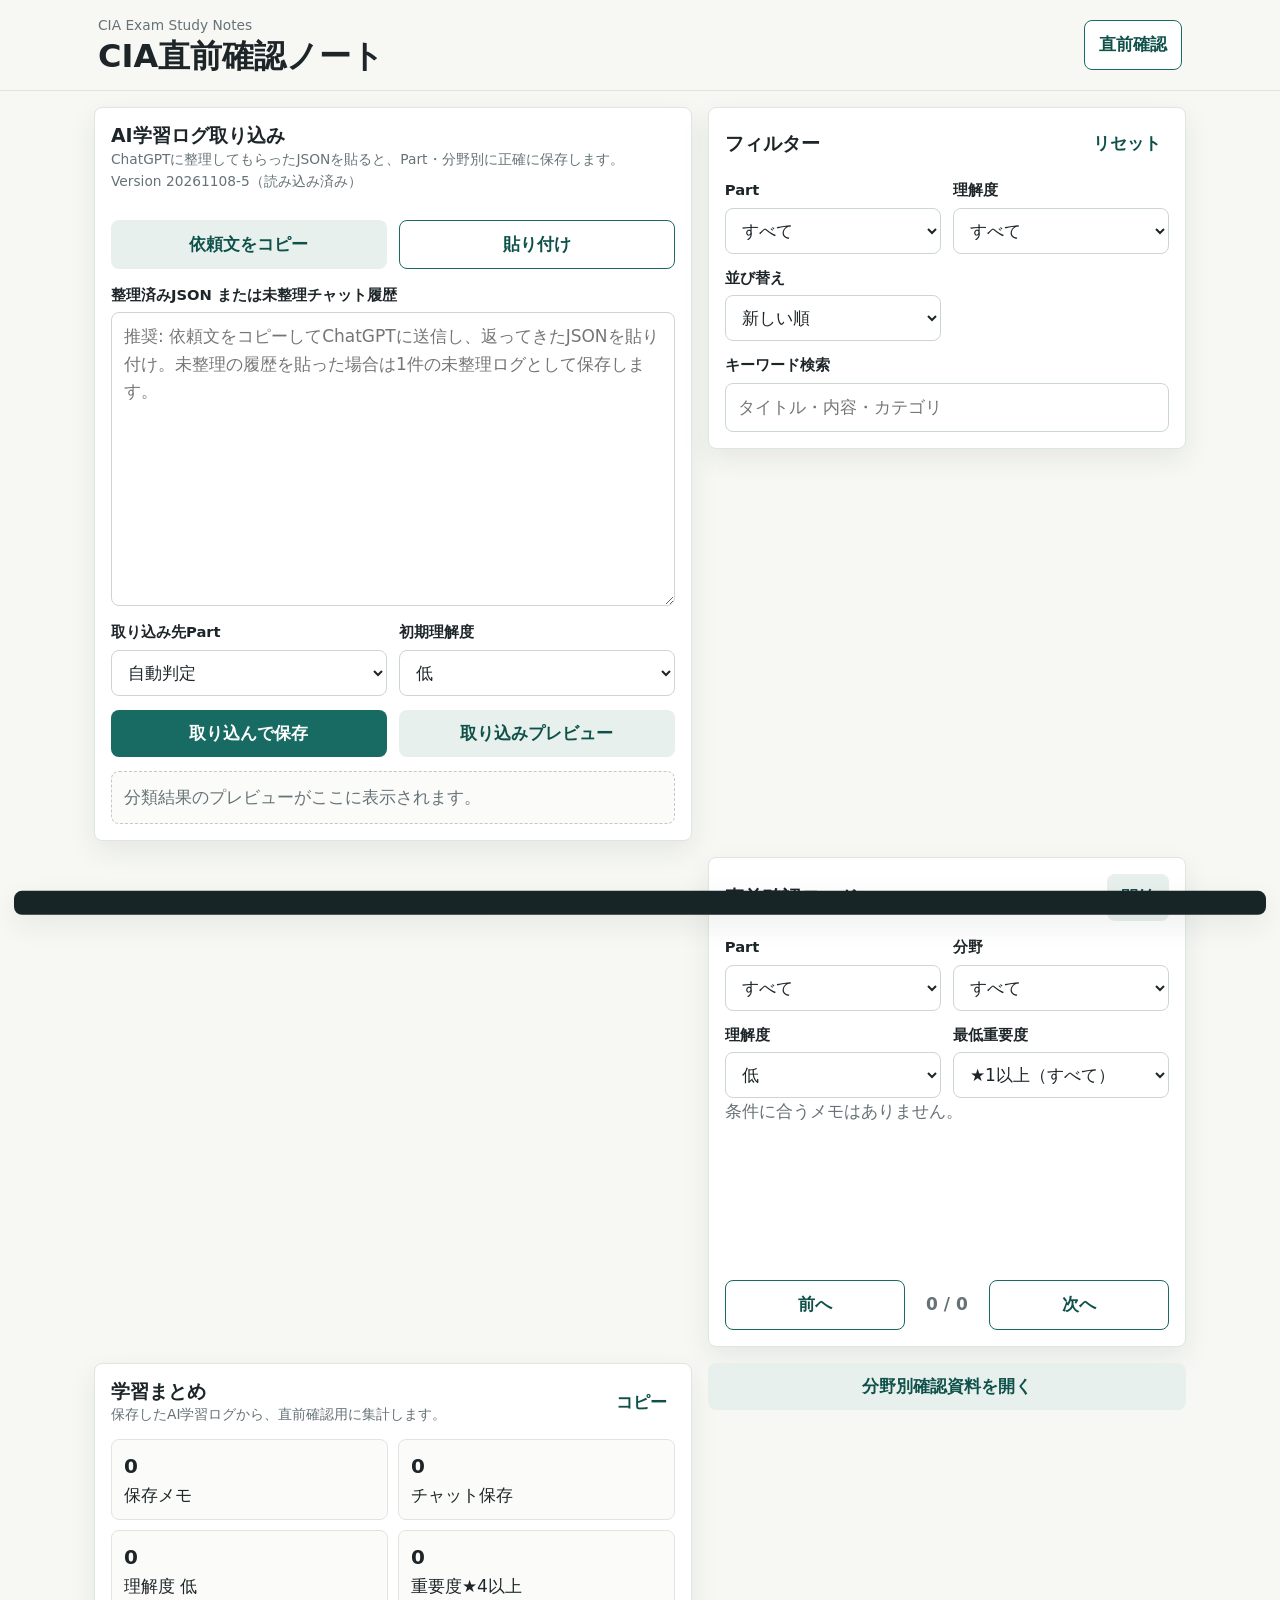
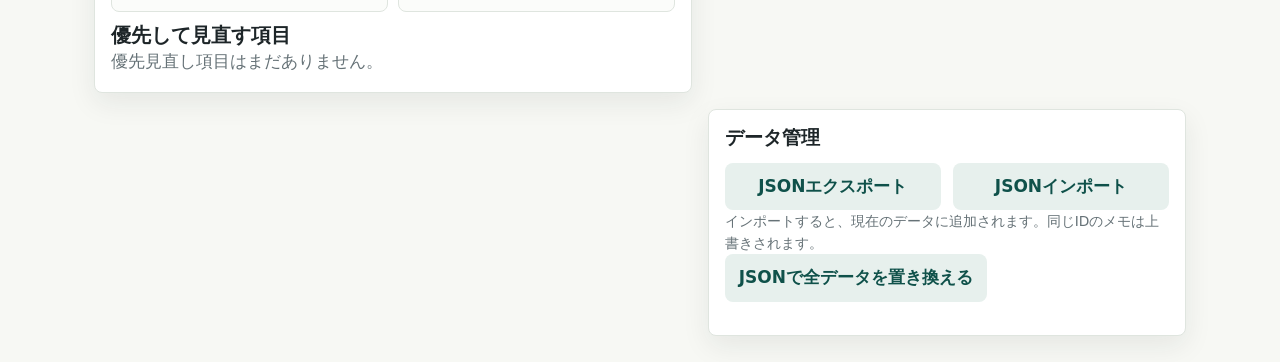
==== commit f1f28022: "Add files via upload" ====
--- a/index.html
+++ b/index.html
@@ -28,7 +28,7 @@
         <div>
           <h2 id="aiImportTitle">AI学習ログ取り込み</h2>
           <p class="section-note">ChatGPTに整理してもらったJSONを貼ると、Part・分野別に正確に保存します。</p>
-          <p class="section-note" id="appVersion">Version 20261108-4</p>
+          <p class="section-note" id="appVersion">Version 20261108-5</p>
         </div>
       </div>
 
@@ -229,7 +229,8 @@
       <div class="summary-box" id="summaryBox"></div>
     </section>
 
-    <section class="panel grouped-panel" aria-labelledby="groupedTitle">
+    <button class="secondary-button" id="toggleGroupedButton" type="button" aria-expanded="false" aria-controls="groupedPanel">分野別確認資料を開く</button>
+    <section class="panel grouped-panel hidden" id="groupedPanel" aria-labelledby="groupedTitle">
       <div class="section-heading">
         <div>
           <h2 id="groupedTitle">分野別確認資料</h2>
@@ -262,6 +263,6 @@
 
   <div class="toast" id="toast" role="status" aria-live="polite"></div>
 
-  <script src="script.js?v=20261108-4"></script>
+  <script src="script.js?v=20261108-5"></script>
 </body>
 </html>
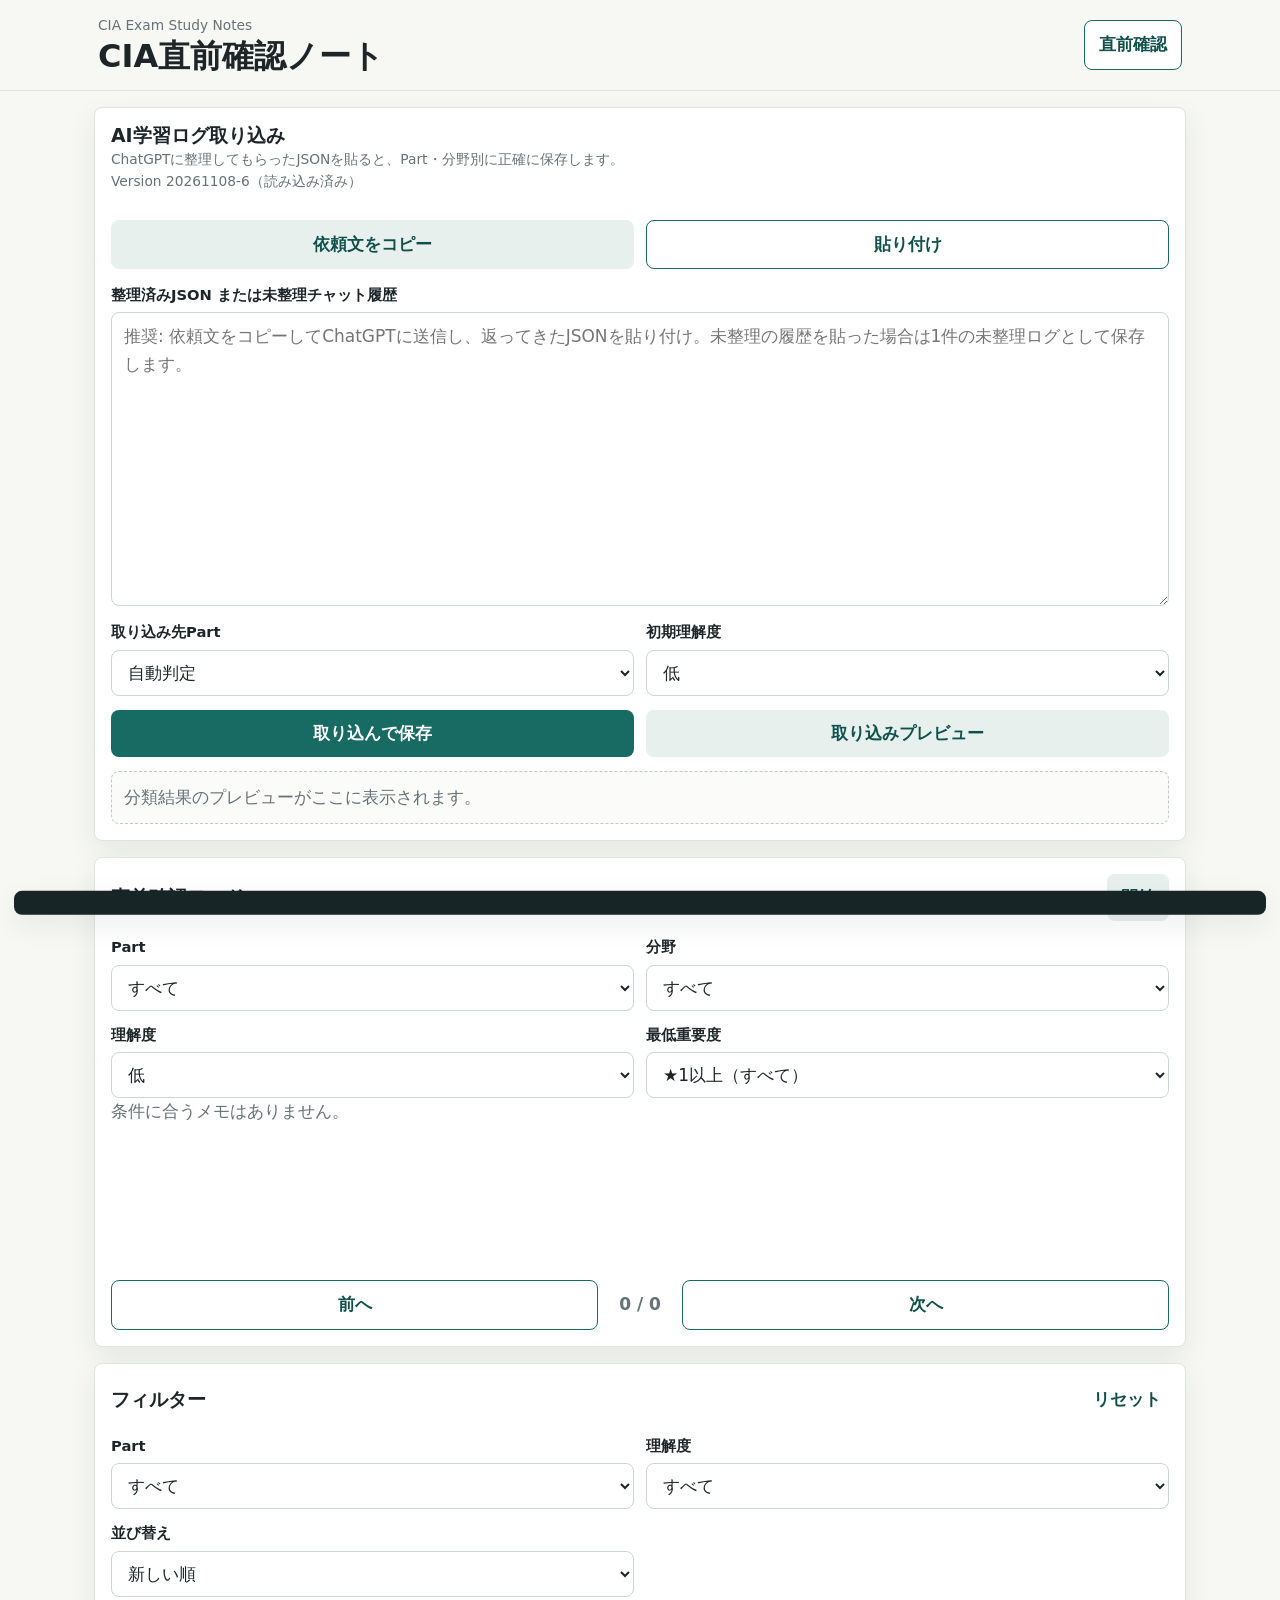
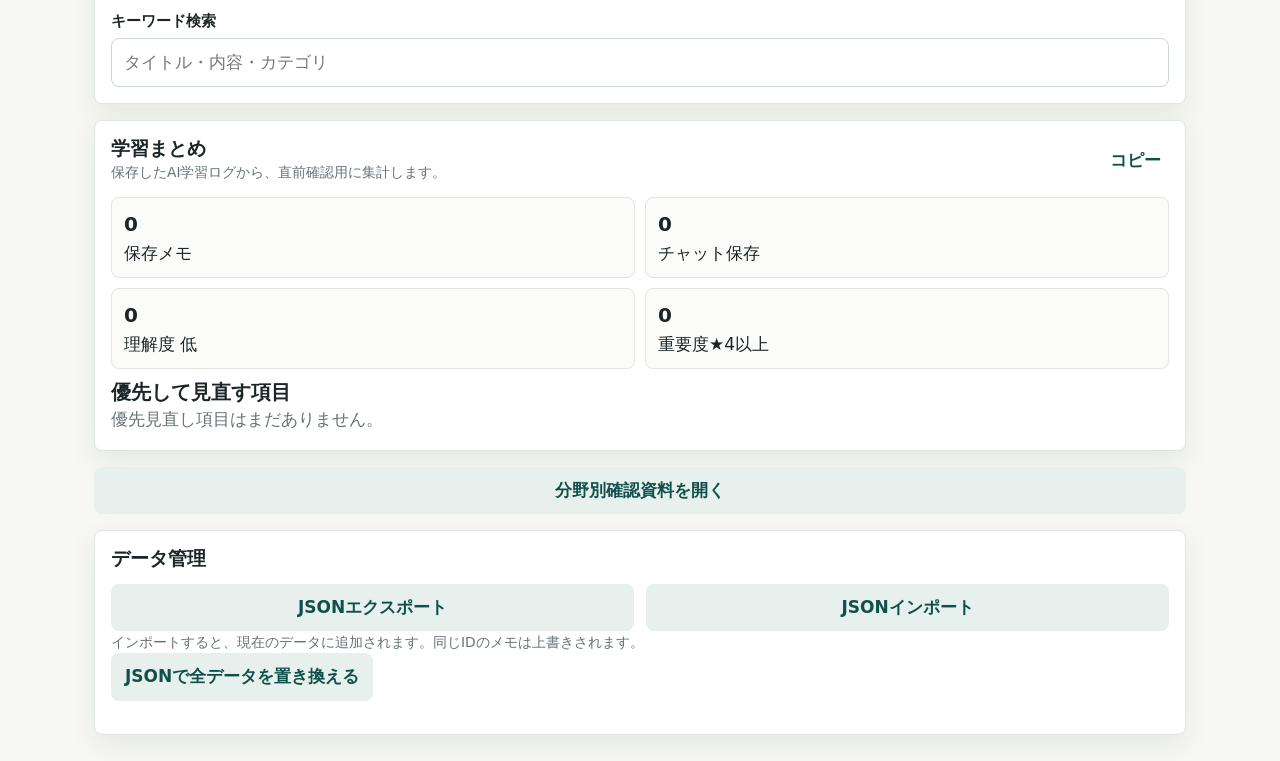
==== commit 2fde4ac1: "Add files via upload" ====
--- a/index.html
+++ b/index.html
@@ -9,7 +9,7 @@
   <meta name="apple-mobile-web-app-title" content="CIA直前確認ノート">
   <meta name="apple-mobile-web-app-status-bar-style" content="default">
   <link rel="manifest" href="manifest.webmanifest">
-  <link rel="stylesheet" href="style.css">
+  <link rel="stylesheet" href="style.css?v=20261108-6">
 </head>
 <body>
   <header class="app-header">
@@ -28,7 +28,7 @@
         <div>
           <h2 id="aiImportTitle">AI学習ログ取り込み</h2>
           <p class="section-note">ChatGPTに整理してもらったJSONを貼ると、Part・分野別に正確に保存します。</p>
-          <p class="section-note" id="appVersion">Version 20261108-5</p>
+          <p class="section-note" id="appVersion">Version 20261108-6</p>
         </div>
       </div>
 
@@ -71,6 +71,85 @@
       <div class="classification-preview" id="classificationPreview">
         <p class="empty-message">分類結果のプレビューがここに表示されます。</p>
       </div>
+    </section>
+
+    <section class="panel review-panel" aria-labelledby="reviewTitle">
+      <div class="section-heading">
+        <div>
+          <h2 id="reviewTitle">直前確認モード</h2>
+        </div>
+        <button class="secondary-button" id="startReviewButton" type="button">開始</button>
+      </div>
+
+      <div class="form-row">
+        <label><span>Part</span><select id="reviewPart"><option value="all">すべて</option><option value="Part1">Part1</option><option value="Part2">Part2</option><option value="Part3">Part3</option></select></label>
+        <label><span>分野</span><select id="reviewCategory"><option value="all">すべて</option></select></label>
+        <label><span>理解度</span><select id="reviewUnderstanding"><option value="all">すべて</option><option value="低" selected>低</option><option value="中">中</option><option value="高">高</option></select></label>
+        <label><span>最低重要度</span><select id="reviewImportance"><option value="1">★1以上（すべて）</option><option value="2">★2以上</option><option value="3">★3以上</option><option value="4">★4以上</option><option value="5">★5のみ</option></select></label>
+      </div>
+
+      <div class="review-card" id="reviewCard">
+        <p class="empty-message">確認対象のメモはありません。</p>
+      </div>
+
+      <div class="review-actions">
+        <button class="ghost-button" id="prevReviewButton" type="button" disabled>前へ</button>
+        <span id="reviewCounter">0 / 0</span>
+        <button class="ghost-button" id="nextReviewButton" type="button" disabled>次へ</button>
+      </div>
+    </section>
+
+    <section class="panel" aria-labelledby="filtersTitle">
+      <div class="section-heading">
+        <h2 id="filtersTitle">フィルター</h2>
+        <button class="text-button" id="resetFiltersButton" type="button">リセット</button>
+      </div>
+
+      <div class="filters">
+        <label>
+          <span>Part</span>
+          <select id="filterPart">
+            <option value="all">すべて</option>
+            <option value="Part1">Part1</option>
+            <option value="Part2">Part2</option>
+            <option value="Part3">Part3</option>
+          </select>
+        </label>
+
+        <label>
+          <span>理解度</span>
+          <select id="filterUnderstanding">
+            <option value="all">すべて</option>
+            <option value="低">低</option>
+            <option value="中">中</option>
+            <option value="高">高</option>
+          </select>
+        </label>
+
+        <label>
+          <span>並び替え</span>
+          <select id="sortOrder">
+            <option value="newest">新しい順</option>
+            <option value="importanceDesc">重要度が高い順</option>
+            <option value="importanceAsc">重要度が低い順</option>
+          </select>
+        </label>
+
+        <label class="search-field">
+          <span>キーワード検索</span>
+          <input id="searchKeyword" type="search" placeholder="タイトル・内容・カテゴリ">
+        </label>
+      </div>
+    </section>
+
+    <section class="panel list-panel hidden" aria-labelledby="listTitle">
+      <div class="section-heading">
+        <div>
+          <h2 id="listTitle">メモ一覧</h2>
+          <p class="section-note" id="memoCount">0件</p>
+        </div>
+      </div>
+      <div class="memo-grid" id="memoList"></div>
     </section>
 
     <section class="panel form-panel hidden" aria-labelledby="formTitle">
@@ -139,85 +218,6 @@
       </form>
     </section>
 
-    <section class="panel" aria-labelledby="filtersTitle">
-      <div class="section-heading">
-        <h2 id="filtersTitle">フィルター</h2>
-        <button class="text-button" id="resetFiltersButton" type="button">リセット</button>
-      </div>
-
-      <div class="filters">
-        <label>
-          <span>Part</span>
-          <select id="filterPart">
-            <option value="all">すべて</option>
-            <option value="Part1">Part1</option>
-            <option value="Part2">Part2</option>
-            <option value="Part3">Part3</option>
-          </select>
-        </label>
-
-        <label>
-          <span>理解度</span>
-          <select id="filterUnderstanding">
-            <option value="all">すべて</option>
-            <option value="低">低</option>
-            <option value="中">中</option>
-            <option value="高">高</option>
-          </select>
-        </label>
-
-        <label>
-          <span>並び替え</span>
-          <select id="sortOrder">
-            <option value="newest">新しい順</option>
-            <option value="importanceDesc">重要度が高い順</option>
-            <option value="importanceAsc">重要度が低い順</option>
-          </select>
-        </label>
-
-        <label class="search-field">
-          <span>キーワード検索</span>
-          <input id="searchKeyword" type="search" placeholder="タイトル・内容・カテゴリ">
-        </label>
-      </div>
-    </section>
-
-    <section class="panel review-panel" aria-labelledby="reviewTitle">
-      <div class="section-heading">
-        <div>
-          <h2 id="reviewTitle">直前確認モード</h2>
-        </div>
-        <button class="secondary-button" id="startReviewButton" type="button">開始</button>
-      </div>
-
-      <div class="form-row">
-        <label><span>Part</span><select id="reviewPart"><option value="all">すべて</option><option value="Part1">Part1</option><option value="Part2">Part2</option><option value="Part3">Part3</option></select></label>
-        <label><span>分野</span><select id="reviewCategory"><option value="all">すべて</option></select></label>
-        <label><span>理解度</span><select id="reviewUnderstanding"><option value="all">すべて</option><option value="低" selected>低</option><option value="中">中</option><option value="高">高</option></select></label>
-        <label><span>最低重要度</span><select id="reviewImportance"><option value="1">★1以上（すべて）</option><option value="2">★2以上</option><option value="3">★3以上</option><option value="4">★4以上</option><option value="5">★5のみ</option></select></label>
-      </div>
-
-      <div class="review-card" id="reviewCard">
-        <p class="empty-message">確認対象のメモはありません。</p>
-      </div>
-
-      <div class="review-actions">
-        <button class="ghost-button" id="prevReviewButton" type="button" disabled>前へ</button>
-        <span id="reviewCounter">0 / 0</span>
-        <button class="ghost-button" id="nextReviewButton" type="button" disabled>次へ</button>
-      </div>
-    </section>
-
-    <section class="panel list-panel hidden" aria-labelledby="listTitle">
-      <div class="section-heading">
-        <div>
-          <h2 id="listTitle">メモ一覧</h2>
-          <p class="section-note" id="memoCount">0件</p>
-        </div>
-      </div>
-      <div class="memo-grid" id="memoList"></div>
-    </section>
-
     <section class="panel summary-panel" aria-labelledby="summaryTitle">
       <div class="section-heading">
         <div>
@@ -263,6 +263,6 @@
 
   <div class="toast" id="toast" role="status" aria-live="polite"></div>
 
-  <script src="script.js?v=20261108-5"></script>
+  <script src="script.js?v=20261108-6"></script>
 </body>
 </html>
--- a/style.css
+++ b/style.css
@@ -429,14 +429,6 @@
   min-height: 170px;
 }
 
-.review-setup {
-  display: grid;
-  grid-template-columns: minmax(0, 1fr) minmax(120px, 180px);
-  align-items: end;
-  gap: 12px;
-  margin-bottom: 14px;
-}
-
 .review-actions {
   display: grid;
   grid-template-columns: 1fr auto 1fr;
@@ -494,7 +486,7 @@
 
 @media (min-width: 860px) {
   .app-shell {
-    grid-template-columns: minmax(0, 1fr) minmax(320px, 0.8fr);
+    grid-template-columns: minmax(0, 1fr);
     align-items: start;
   }
 
@@ -508,7 +500,7 @@
 
   .review-panel,
   .data-panel {
-    grid-column: 2;
+    grid-column: 1;
   }
 }
 
@@ -525,8 +517,7 @@
   .form-row,
   .filters,
   .data-actions,
-  .ai-actions,
-  .review-setup {
+  .ai-actions {
     grid-template-columns: 1fr;
   }
 
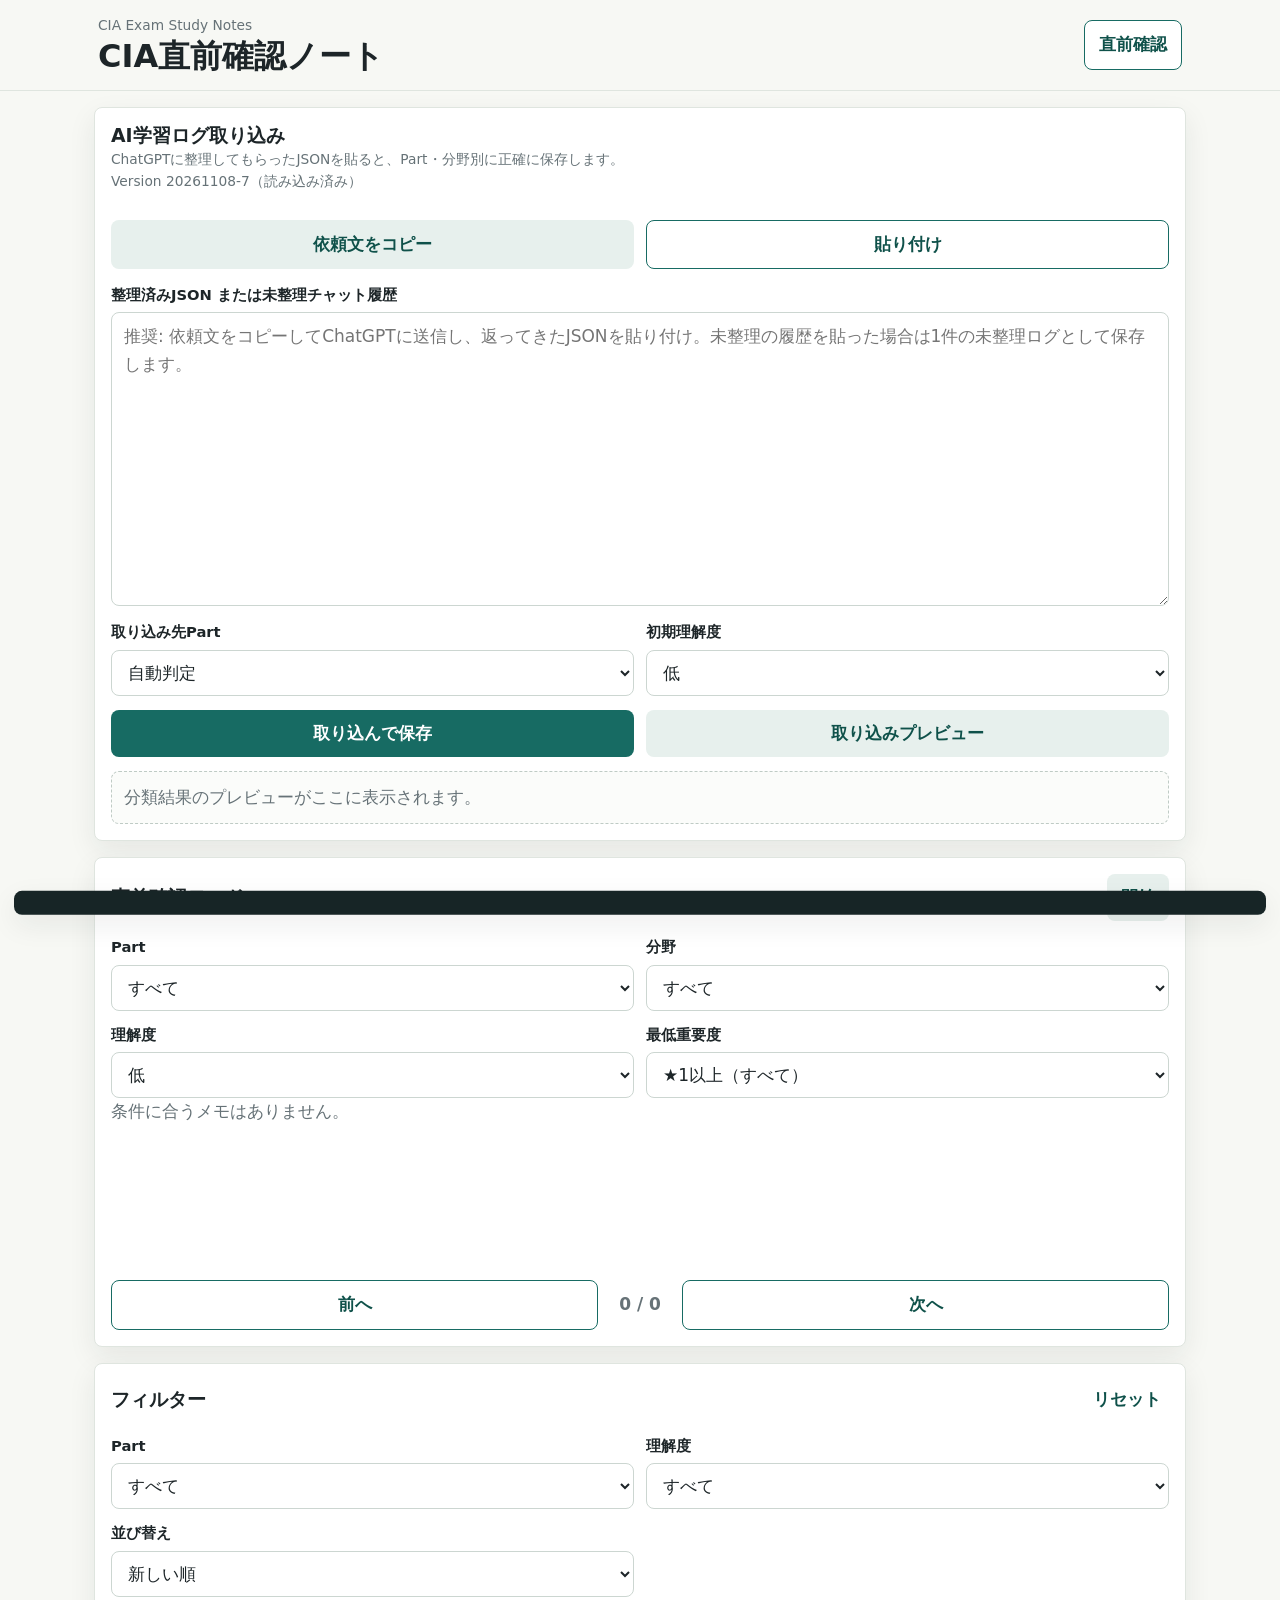
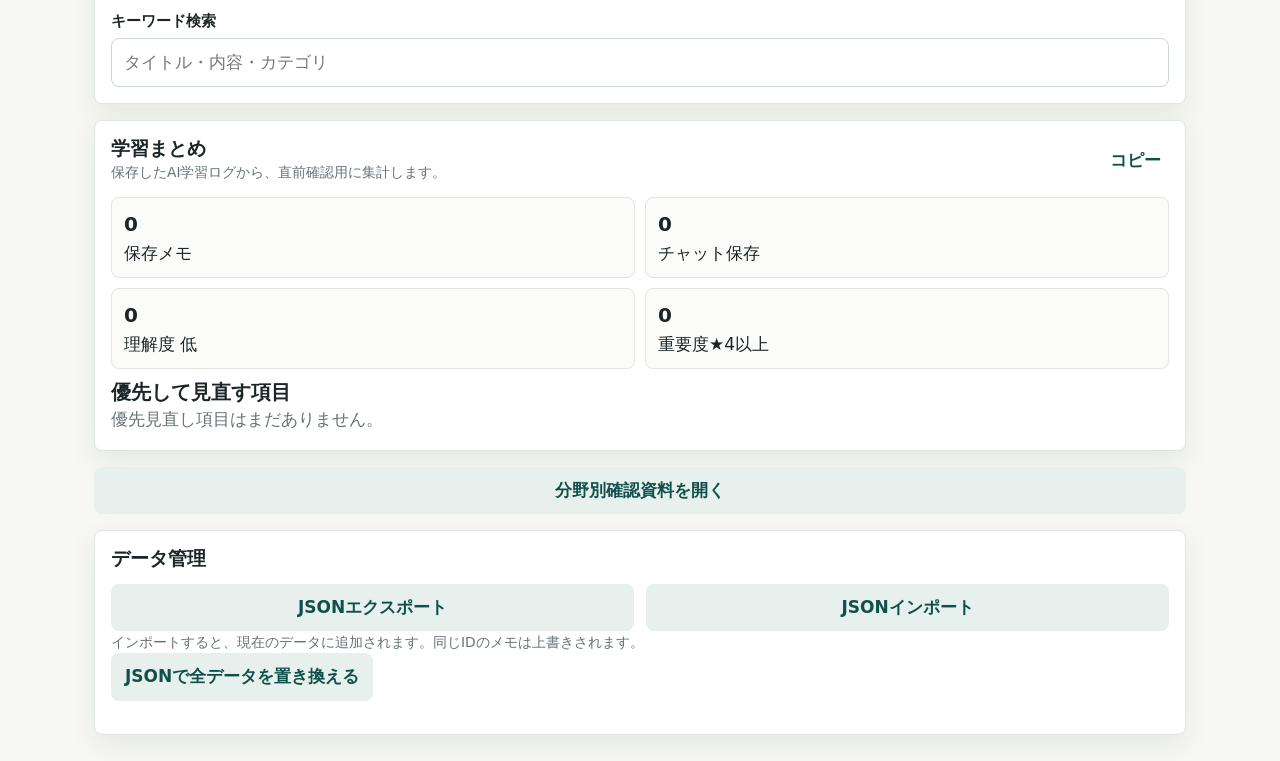
==== commit 02df0c16: "Add files via upload" ====
--- a/index.html
+++ b/index.html
@@ -28,7 +28,7 @@
         <div>
           <h2 id="aiImportTitle">AI学習ログ取り込み</h2>
           <p class="section-note">ChatGPTに整理してもらったJSONを貼ると、Part・分野別に正確に保存します。</p>
-          <p class="section-note" id="appVersion">Version 20261108-6</p>
+          <p class="section-note" id="appVersion">Version 20261108-7</p>
         </div>
       </div>
 
@@ -263,6 +263,6 @@
 
   <div class="toast" id="toast" role="status" aria-live="polite"></div>
 
-  <script src="script.js?v=20261108-6"></script>
+  <script src="script.js?v=20261108-7"></script>
 </body>
 </html>
